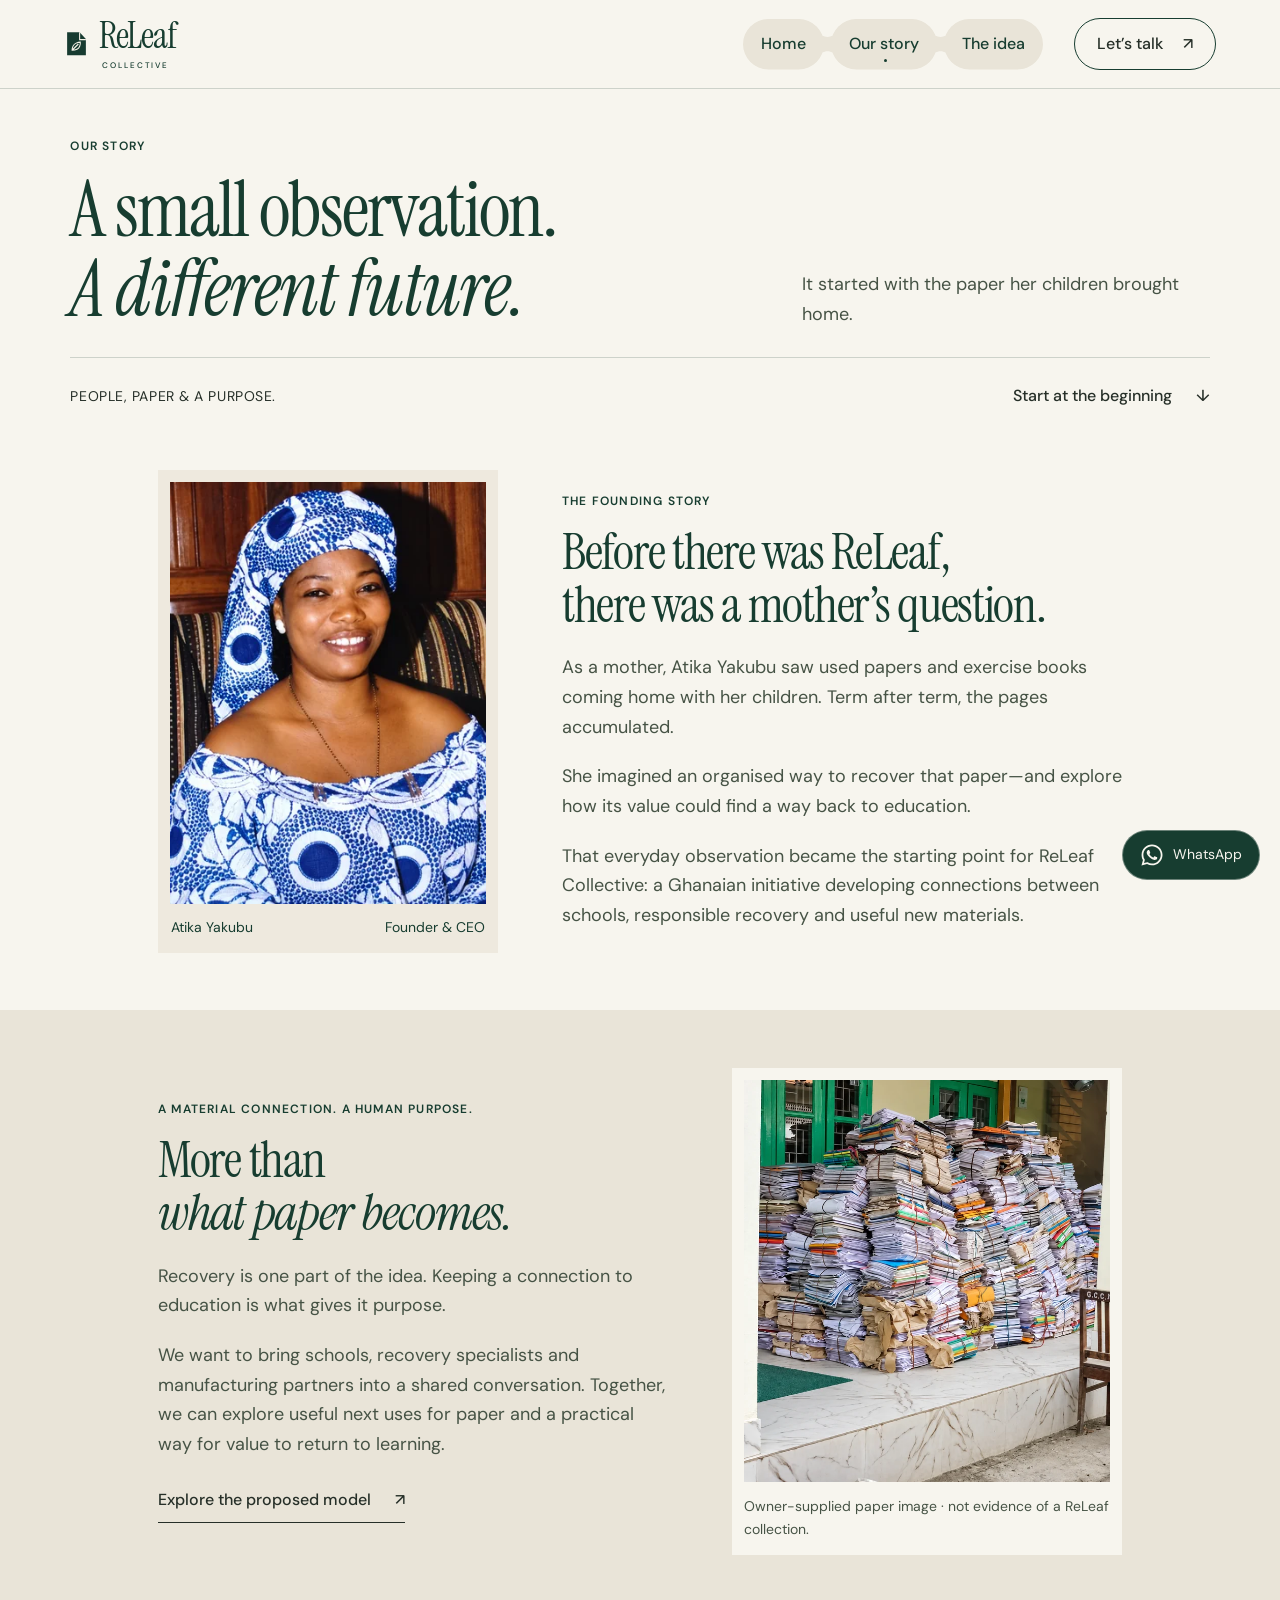
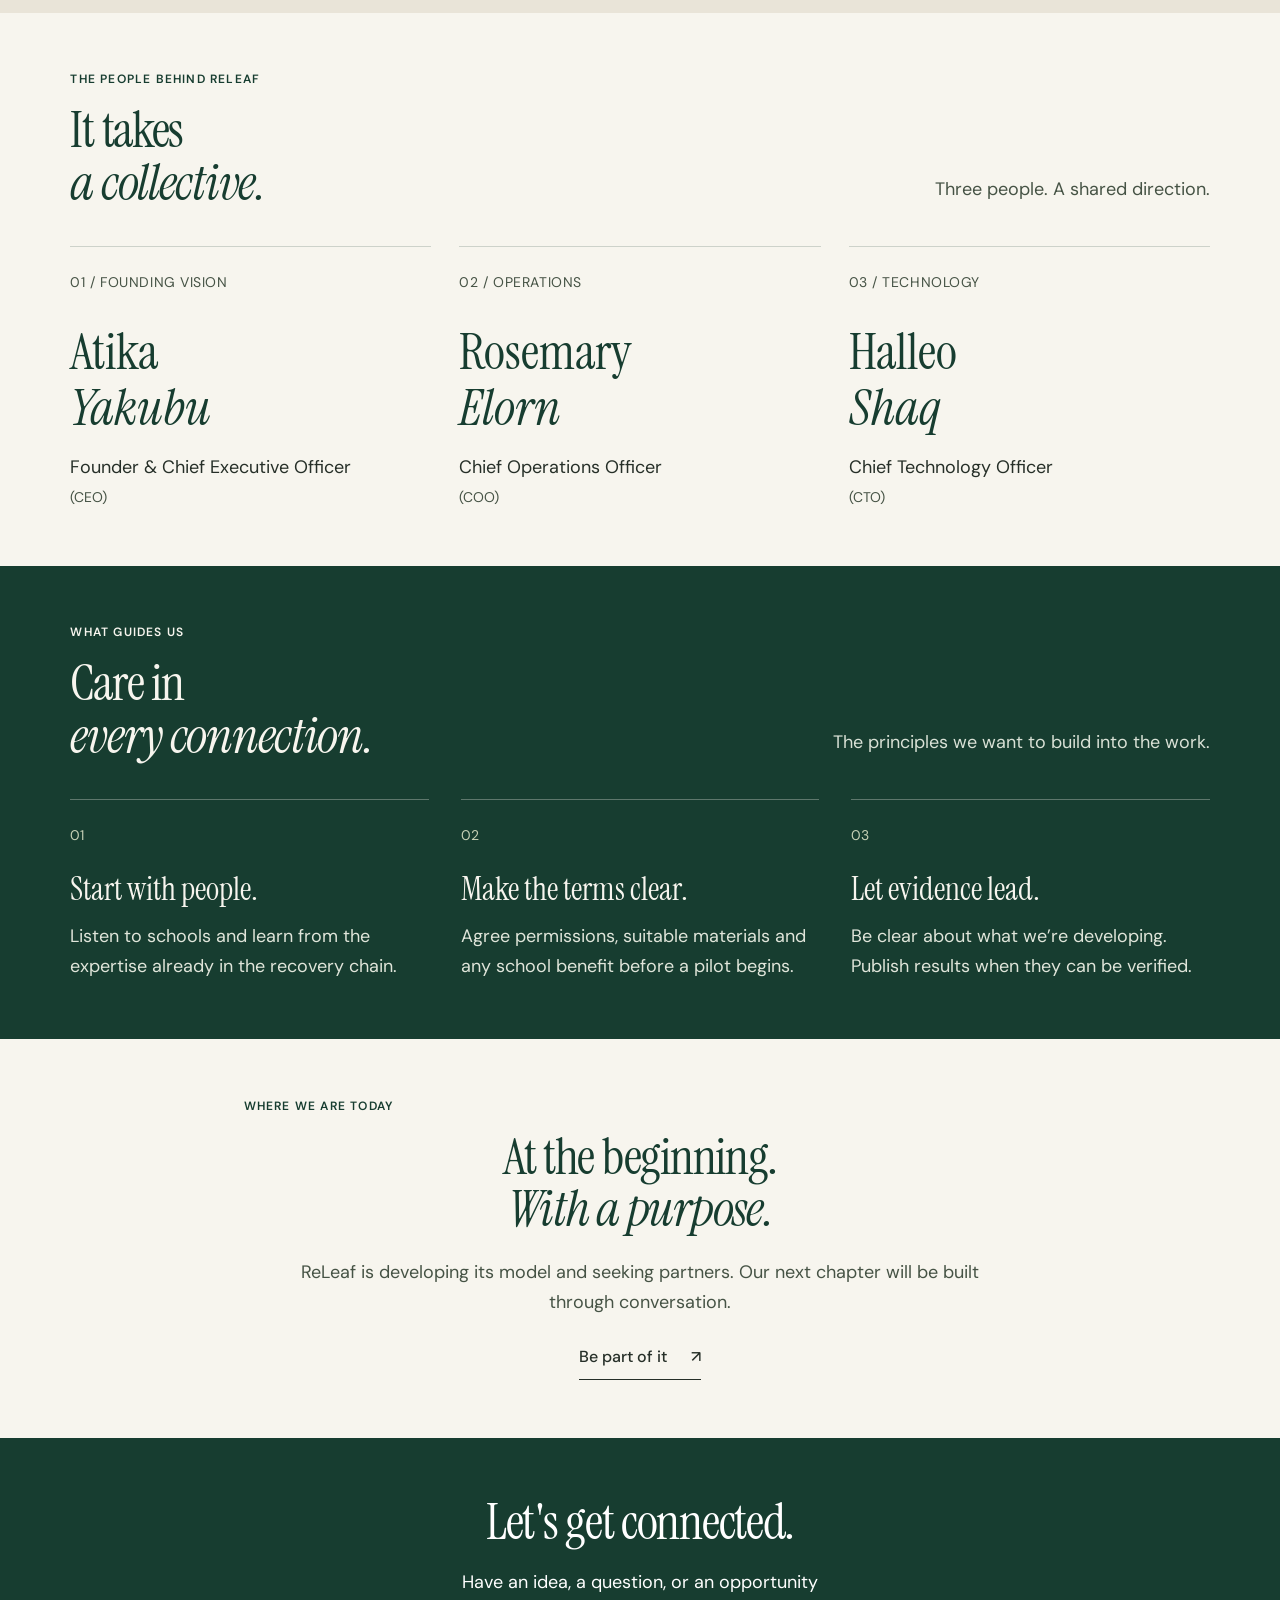
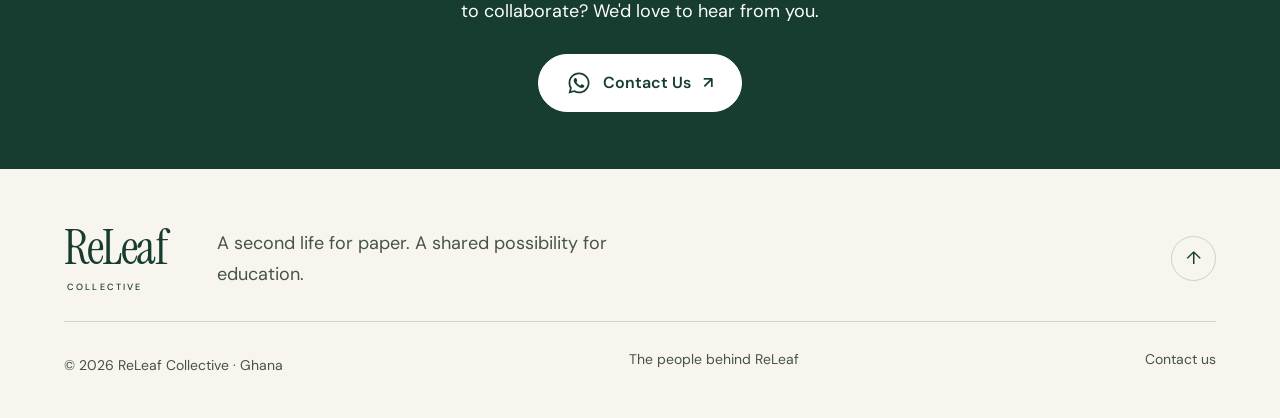
==== our-story/index.html @ aa0a5ff9 "Add files via upload" ====
<!doctype html>
<html lang="en"><head><meta charset="utf-8"><meta name="viewport" content="width=device-width, initial-scale=1"><meta name="theme-color" content="#173d30"><meta http-equiv="Content-Security-Policy" content="default-src 'self'; img-src 'self' data:; style-src 'self'; font-src 'self'; script-src 'self'; connect-src 'self'; object-src 'none'; base-uri 'self'; form-action https://wa.me"><title>Our Story | The People &amp; Purpose of ReLeaf Collective</title><meta name="description" content="Meet founder Atika Yakubu and leaders Rosemary Elorn and Halleo Shaq. Discover the everyday observation behind ReLeaf’s vision for paper and education."><meta property="og:type" content="website"><meta property="og:site_name" content="ReLeaf Collective"><meta property="og:title" content="Our Story | The People &amp; Purpose of ReLeaf Collective"><meta property="og:description" content="Meet founder Atika Yakubu and leaders Rosemary Elorn and Halleo Shaq. Discover the everyday observation behind ReLeaf’s vision for paper and education."><meta property="og:image" content="../assets/images/social-preview.jpg"><meta property="og:image:width" content="1200"><meta property="og:image:height" content="630"><meta property="og:image:alt" content="ReLeaf Collective — Every page deserves another life"><meta name="twitter:card" content="summary_large_image"><link rel="icon" href="../assets/icons/leaf.svg" type="image/svg+xml"><link rel="preload" href="../assets/fonts/sans-variable.woff2" as="font" type="font/woff2" crossorigin><link rel="preload" href="../assets/fonts/editorial-regular.woff2" as="font" type="font/woff2" crossorigin><link rel="stylesheet" href="../assets/css/styles.css"><script src="../assets/js/main.js" defer></script></head><body class="story-page"><a class="skip-link" href="#main">Skip to content</a>
<header class="site-header"><div class="site-container header-inner"><a class="wordmark" href="../" aria-label="ReLeaf Collective home"><img src="../assets/icons/leaf.svg" width="28" height="34" alt=""><span>ReLeaf<small>COLLECTIVE</small></span></a>
<button class="menu-toggle" aria-controls="site-nav" aria-expanded="false">Menu <span aria-hidden="true">＋</span></button>
<nav id="site-nav" aria-label="Main navigation"><svg class="nav-membrane" aria-hidden="true" focusable="false"><path class="nav-shape"/></svg><a class="nav-pill" href="../" >Home</a><a class="nav-pill" href="../our-story/" aria-current="page">Our story</a><a class="nav-pill" href="../#model">The idea</a><a class="nav-contact" href="#conversation">Let’s talk <span aria-hidden="true">↗</span></a></nav></div></header><main id="main" tabindex="-1"><section class="story-opening section"><p class="eyebrow">OUR STORY</p><div class="story-title"><h1>A small observation.<br><em>A different future.</em></h1><p>It started with the paper her children brought home.</p></div><div class="story-opening-bottom"><span>PEOPLE, PAPER & A PURPOSE.</span><a class="text-link" href="#founder">Start at the beginning <span aria-hidden="true">↓</span></a></div></section>
<section class="founder-section section founder-full" id="founder"><div class="founder-layout"><figure class="founder-photo"><img src="../assets/images/atika-portrait-1086.webp" srcset="../assets/images/atika-portrait-360.webp 360w, ../assets/images/atika-portrait-640.webp 640w, ../assets/images/atika-portrait-1086.webp 1086w" sizes="(max-width: 700px) 90vw, 360px" width="1086" height="1448" alt="Atika Yakubu, Founder and CEO of ReLeaf Collective" fetchpriority=high decoding="async"><figcaption><span>Atika Yakubu</span><span>Founder & CEO</span></figcaption></figure><div class="founder-copy"><p class="section-label eyebrow">THE FOUNDING STORY</p><h2>Before there was ReLeaf,<br>there was a mother’s question.</h2><p>As a mother, Atika Yakubu saw used papers and exercise books coming home with her children. Term after term, the pages accumulated.</p><p>She imagined an organised way to recover that paper—and explore how its value could find a way back to education.</p><p>That everyday observation became the starting point for ReLeaf Collective: a Ghanaian initiative developing connections between schools, responsible recovery and useful new materials.</p></div></div></section>
<section class="story-chapters section"><div class="story-chapter-copy"><p class="eyebrow">A MATERIAL CONNECTION. A HUMAN PURPOSE.</p><h2>More than<br><em>what paper becomes.</em></h2><p>Recovery is one part of the idea. Keeping a connection to education is what gives it purpose.</p><p>We want to bring schools, recovery specialists and manufacturing partners into a shared conversation. Together, we can explore useful next uses for paper and a practical way for value to return to learning.</p><a class="text-link" href="../#model">Explore the proposed model <span aria-hidden="true">↗</span></a></div><figure class="story-material"><img src="../assets/images/bundled-paper-1086.webp" srcset="../assets/images/bundled-paper-360.webp 360w, ../assets/images/bundled-paper-720.webp 720w, ../assets/images/bundled-paper-1086.webp 1086w" sizes="(max-width: 700px) 90vw, 420px" width="1086" height="1448" alt="Bundled papers and exercise books beside a green-framed entrance" loading=lazy decoding="async"><figcaption>Owner-supplied paper image · not evidence of a ReLeaf collection.</figcaption></figure></section>
<section class="people-section section" id="people"><div class="section-heading"><div><p class="eyebrow">THE PEOPLE BEHIND RELEAF</p><h2>It takes<br><em>a collective.</em></h2></div><p>Three people. A shared direction.</p></div><div class="leadership-grid"><article class="leader"><span class="leader-number">01 / FOUNDING VISION</span><h3>Atika <br><em>Yakubu</em></h3><p>Founder & Chief Executive Officer <span>(CEO)</span></p></article><article class="leader"><span class="leader-number">02 / OPERATIONS</span><h3>Rosemary <br><em>Elorn</em></h3><p>Chief Operations Officer <span>(COO)</span></p></article><article class="leader"><span class="leader-number">03 / TECHNOLOGY</span><h3>Halleo <br><em>Shaq</em></h3><p>Chief Technology Officer <span>(CTO)</span></p></article></div></section>
<section class="principles section"><div class="section-heading"><div><p class="eyebrow">WHAT GUIDES US</p><h2>Care in<br><em>every connection.</em></h2></div><p>The principles we want to build into the work.</p></div><div class="principle-columns"><div><span>01</span><h3>Start with people.</h3><p>Listen to schools and learn from the expertise already in the recovery chain.</p></div><div><span>02</span><h3>Make the terms clear.</h3><p>Agree permissions, suitable materials and any school benefit before a pilot begins.</p></div><div><span>03</span><h3>Let evidence lead.</h3><p>Be clear about what we’re developing. Publish results when they can be verified.</p></div></div></section>
<section class="where-now section"><p class="eyebrow">WHERE WE ARE TODAY</p><h2>At the beginning.<br><em>With a purpose.</em></h2><p>ReLeaf is developing its model and seeking partners. Our next chapter will be built through conversation.</p><a class="text-link" href="#conversation">Be part of it <span aria-hidden="true">↗</span></a></section>
<section class="contact-section section section-dark" id="conversation" aria-labelledby="contact-title"><div class="site-container contact-content"><h2 id="contact-title">Let's get connected.</h2><p>Have an idea, a question, or an opportunity to collaborate? We'd love to hear from you.</p><a class="button contact-button" href="https://wa.me/233555401859" target="_blank" rel="noopener noreferrer" aria-label="Contact Us on WhatsApp (opens a new tab)"><svg class="whatsapp-icon" width="24" height="24" fill="currentColor" aria-hidden="true" focusable="false" xmlns="http://www.w3.org/2000/svg" viewBox="0 0 448 512"><!--! Font Awesome Free 6.7.2 by @fontawesome - https://fontawesome.com License - https://fontawesome.com/license/free (Icons: CC BY 4.0, Fonts: SIL OFL 1.1, Code: MIT License) Copyright 2024 Fonticons, Inc. --><path d="M380.9 97.1C339 55.1 283.2 32 223.9 32c-122.4 0-222 99.6-222 222 0 39.1 10.2 77.3 29.6 111L0 480l117.7-30.9c32.4 17.7 68.9 27 106.1 27h.1c122.3 0 224.1-99.6 224.1-222 0-59.3-25.2-115-67.1-157zm-157 341.6c-33.2 0-65.7-8.9-94-25.7l-6.7-4-69.8 18.3L72 359.2l-4.4-7c-18.5-29.4-28.2-63.3-28.2-98.2 0-101.7 82.8-184.5 184.6-184.5 49.3 0 95.6 19.2 130.4 54.1 34.8 34.9 56.2 81.2 56.1 130.5 0 101.8-84.9 184.6-186.6 184.6zm101.2-138.2c-5.5-2.8-32.8-16.2-37.9-18-5.1-1.9-8.8-2.8-12.5 2.8-3.7 5.6-14.3 18-17.6 21.8-3.2 3.7-6.5 4.2-12 1.4-32.6-16.3-54-29.1-75.5-66-5.7-9.8 5.7-9.1 16.3-30.3 1.8-3.7.9-6.9-.5-9.7-1.4-2.8-12.5-30.1-17.1-41.2-4.5-10.8-9.1-9.3-12.5-9.5-3.2-.2-6.9-.2-10.6-.2-3.7 0-9.7 1.4-14.8 6.9-5.1 5.6-19.4 19-19.4 46.3 0 27.3 19.9 53.7 22.6 57.4 2.8 3.7 39.1 59.7 94.8 83.8 35.2 15.2 49 16.5 66.6 13.9 10.7-1.6 32.8-13.4 37.4-26.4 4.6-13 4.6-24.1 3.2-26.4-1.3-2.5-5-3.9-10.5-6.6z"/></svg><span>Contact Us</span><span aria-hidden="true">↗</span></a></div></section></main><footer class="site-footer"><div class="site-container"><div class="footer-top"><a class="footer-brand" href="../">ReLeaf<span>COLLECTIVE</span></a><p>A second life for paper. A shared possibility for education.</p><a href="#main" class="round-link" aria-label="Back to top">↑</a></div><div class="footer-bottom"><span>© 2026 ReLeaf Collective · Ghana</span><a href="../our-story/#people">The people behind ReLeaf</a><a href="#conversation">Contact us</a></div></div></footer><a class="floating-contact" href="https://wa.me/233555401859" target="_blank" rel="noopener noreferrer" aria-label="Talk to ReLeaf on WhatsApp (opens a new tab)"><svg class="whatsapp-icon" width="24" height="24" fill="currentColor" aria-hidden="true" focusable="false" xmlns="http://www.w3.org/2000/svg" viewBox="0 0 448 512"><!--! Font Awesome Free 6.7.2 by @fontawesome - https://fontawesome.com License - https://fontawesome.com/license/free (Icons: CC BY 4.0, Fonts: SIL OFL 1.1, Code: MIT License) Copyright 2024 Fonticons, Inc. --><path d="M380.9 97.1C339 55.1 283.2 32 223.9 32c-122.4 0-222 99.6-222 222 0 39.1 10.2 77.3 29.6 111L0 480l117.7-30.9c32.4 17.7 68.9 27 106.1 27h.1c122.3 0 224.1-99.6 224.1-222 0-59.3-25.2-115-67.1-157zm-157 341.6c-33.2 0-65.7-8.9-94-25.7l-6.7-4-69.8 18.3L72 359.2l-4.4-7c-18.5-29.4-28.2-63.3-28.2-98.2 0-101.7 82.8-184.5 184.6-184.5 49.3 0 95.6 19.2 130.4 54.1 34.8 34.9 56.2 81.2 56.1 130.5 0 101.8-84.9 184.6-186.6 184.6zm101.2-138.2c-5.5-2.8-32.8-16.2-37.9-18-5.1-1.9-8.8-2.8-12.5 2.8-3.7 5.6-14.3 18-17.6 21.8-3.2 3.7-6.5 4.2-12 1.4-32.6-16.3-54-29.1-75.5-66-5.7-9.8 5.7-9.1 16.3-30.3 1.8-3.7.9-6.9-.5-9.7-1.4-2.8-12.5-30.1-17.1-41.2-4.5-10.8-9.1-9.3-12.5-9.5-3.2-.2-6.9-.2-10.6-.2-3.7 0-9.7 1.4-14.8 6.9-5.1 5.6-19.4 19-19.4 46.3 0 27.3 19.9 53.7 22.6 57.4 2.8 3.7 39.1 59.7 94.8 83.8 35.2 15.2 49 16.5 66.6 13.9 10.7-1.6 32.8-13.4 37.4-26.4 4.6-13 4.6-24.1 3.2-26.4-1.3-2.5-5-3.9-10.5-6.6z"/></svg><span>WhatsApp</span></a></body></html>
---- assets/css/styles.css ----
@font-face{
  font-family: 'DM Sans';
  src: url('../fonts/sans-variable.woff2') format('woff2');
  font-weight: 100 1000;
  font-style: normal;
  font-display: swap
}

@font-face{
  font-family: 'Instrument Serif';
  src: url('../fonts/editorial-regular.woff2') format('woff2');
  font-weight: 400;
  font-style: normal;
  font-display: swap
}

@font-face{
  font-family: 'Instrument Serif';
  src: url('../fonts/editorial-italic.woff2') format('woff2');
  font-weight: 400;
  font-style: italic;
  font-display: swap
}

:root{
  --forest: #173d30;
  --ink: #262f28;
  --paper: #f7f5ee;
  --beige: #e9e4d8;
  --muted: #465345;
  --line: #173d3030;
  --serif: 'Instrument Serif',Georgia,serif;
  --sans: 'DM Sans',Arial,sans-serif;
  --gutter: clamp(24px,5.5vw,106px);
  --body-size: 18px;
  --section-title: clamp(40px, 4vw, 56px);
  --section-space: clamp(52px, 4.5vw, 72px)
}

*{
  box-sizing: border-box
}

html{
  scroll-behavior: smooth;
  scroll-padding-top: 110px
}

body{
  margin: 0;
  background: var(--paper);
  color: var(--ink);
  font: 400 var(--body-size)/1.65 var(--sans);
  -webkit-font-smoothing: antialiased
}

body::after{
  position: fixed;
  inset: 0;
  z-index: 20;
  pointer-events: none;
  content: '';
  opacity: .035;
  background: url('../icons/paper-grain.svg')
}

h1, h2, h3, p, figure{
  margin: 0
}

h1, h2, h3{
  font-weight: 400
}

h1, h2{
  font-family: var(--serif);
  line-height: 1.03;
  letter-spacing: -.025em
}

h2{
  font-size: var(--section-title);
  color: var(--forest)
}

h3{
  line-height: 1.15
}

em{
  font-family: var(--serif);
  font-weight: 400
}

p+p{
  margin-top: 20px
}

a{
  color: inherit;
  text-decoration: none
}

button{
  font: inherit
}

button, a{
  -webkit-tap-highlight-color: transparent
}

button, a{
  touch-action: manipulation
}

button{
  cursor: pointer
}

img{
  display: block;
  max-width: 100%;
  height: auto
}

svg{
  flex-shrink: 0
}

button:disabled{
  cursor: not-allowed;
  opacity: .55
}

a:focus-visible, button:focus-visible, summary:focus-visible{
  outline: 2px solid currentColor;
  outline-offset: 6px
}

[hidden]{
  display: none!important
}

::selection{
  background: #ccd4b9;
  color: #152a20
}

.skip-link{
  position: fixed;
  top: -100px;
  left: 20px;
  z-index: 100;
  background: var(--paper);
  padding: 12px 20px
}

.skip-link:focus{
  top: 12px
}

.section{
  padding: var(--section-space) var(--gutter)
}

.eyebrow{
  font: 600 12px/1.5 var(--sans);
  letter-spacing: .1em;
  color: var(--forest);
  margin-bottom: 16px
}

.text-link{
  display: inline-flex;
  align-items: center;
  gap: 24px;
  font-size: 16px;
  line-height: 1.5;
  font-weight: 500;
  border-bottom: 1px solid currentColor;
  padding: 10px 0;
  margin-top: 18px;
  min-height: 44px
}

.text-link>span{
  transition: transform .25s
}

.text-link:hover>span{
  transform: translate(3px,-3px)
}

.section-heading{
  display: flex;
  justify-content: space-between;
  align-items: end;
  gap: 28px;
  margin-bottom: 36px
}

.section-heading>p{
  font-size: var(--body-size);
  color: var(--muted);
  max-width: 36ch;
  padding-bottom: 5px
}

/* The connected navigation is an original lightweight interpretation of soft, elastic shapes. */

.site-header{
  height: 88px;
  padding: 0 var(--gutter);
  display: flex;
  align-items: center;
  justify-content: space-between;
  gap: 30px;
  border-bottom: 1px solid var(--line);
  position: relative;
  z-index: 30;
  background: var(--paper)
}

.wordmark{
  display: flex;
  align-items: center;
  gap: 10px;
  color: var(--forest)
}

.wordmark>span{
  font: 400 37px/.9 var(--serif);
  letter-spacing: -.035em
}

.wordmark small{
  display: block;
  font: 500 8px/1 var(--sans);
  letter-spacing: .24em;
  margin-top: 9px;
  margin-left: 3px
}

.wordmark img{
  width: 25px;
  height: 32px
}

.site-header nav{
  position: relative;
  display: flex;
  align-items: center;
  gap: 7px;
  font-size: 16px;
  font-weight: 500
}

.nav-pill{
  padding: 12px 18px;
  min-height: 46px;
  border-radius: 50px;
  background: var(--beige);
  position: relative;
  z-index: 1;
  transition: margin .48s cubic-bezier(.22,1.5,.5,1),color .2s
}

.nav-pill[aria-current]::after{
  content: '';
  position: absolute;
  width: 3px;
  height: 3px;
  bottom: 7px;
  left: 50%;
  border-radius: 50%;
  background: var(--forest)
}

.nav-pill:hover, .nav-pill:focus-visible{
  margin-inline: 9px;
  color: #0a251b
}

.nav-membrane{
  position: absolute;
  inset: 0;
  width: 100%;
  height: 100%;
  overflow: visible;
  pointer-events: none;
  display: none
}

.nav-shape{
  fill: var(--beige)
}

.nav-ready .nav-pill{
  background: transparent
}

.nav-ready .nav-membrane{
  display: block
}

.nav-contact{
  display: flex;
  gap: 20px;
  align-items: center;
  margin-left: 24px;
  padding: 12px 22px;
  border: 1px solid var(--forest);
  border-radius: 50px;
  min-height: 46px;
  transition: color .2s,background .2s;
  font-size: 16px
}

.nav-contact:hover{
  background: var(--forest);
  color: var(--paper)
}

.menu-toggle{
  display: none;
  font-size: 16px
}

/* Real HTML remains above the static concept poster; no simulated video. */

.hero{
  position: relative;
  isolation: isolate;
  padding: 24px var(--gutter);
  display: flex;
  flex-direction: column;
  color: var(--paper);
  background: #1c281b;
  overflow: hidden;
  min-height: clamp(620px, calc(100svh - 88px), 820px)
}

.hero-image, .hero-shade{
  position: absolute;
  inset: 0;
  z-index: -1
}

.hero-image img{
  width: 100%;
  height: 100%;
  object-fit: cover;
  object-position: 55% center
}

.hero-shade{
  background: linear-gradient(90deg,#12261bc2 0%,#12261b66 35%,#12261b00 76%),linear-gradient(0deg,#111c14a6,transparent 30%),linear-gradient(180deg,#101b14a6,transparent 22%)
}

.hero-topline{
  display: flex;
  justify-content: space-between;
  align-items: center;
  font-size: 14px;
  letter-spacing: .08em;
  gap: 25px
}

.hero-content{
  padding: 36px 0;
  flex: 1;
  display: flex;
  flex-direction: column;
  align-items: start;
  justify-content: center;
  max-width: 770px
}

.hero-kicker{
  font-size: 12px;
  letter-spacing: .1em;
  margin-bottom: 18px;
  color: #e4e7d7
}

.hero h1{
  font-size: clamp(76px, 7.2vw, 112px);
  line-height: .98;
  letter-spacing: -.025em
}

.hero h1 em{
  color: #e9dfc3
}

.hero-content>p:not(.hero-kicker){
  font-size: var(--body-size);
  line-height: 1.6;
  margin-top: 24px;
  max-width: 44ch;
  color: #f2f0e6
}

.hero-actions{
  display: flex;
  gap: 24px;
  align-items: center;
  margin-top: 24px
}

.button{
  display: inline-flex;
  justify-content: space-between;
  align-items: center;
  gap: 20px;
  min-height: 48px;
  padding: 12px 18px;
  font-size: 16px;
  font-weight: 500;
  border: 1px solid transparent;
  border-radius: 2px;
  line-height: 1.5;
  transition: background .2s,color .2s
}

.button.light{
  background: var(--paper);
  color: var(--forest)
}

.button.light:hover{
  background: #e0d9c6
}

.hero-story-link{
  font-size: 16px;
  display: inline-flex;
  gap: 16px;
  align-items: center;
  padding: 12px 0;
  border-bottom: 1px solid #f7f5ee70;
  min-height: 44px
}

.hero-bottom{
  display: flex;
  justify-content: space-between;
  align-items: center;
  gap: 25px
}

.hero-scroll{
  display: flex;
  align-items: center;
  gap: 15px;
  font-size: 14px;
  letter-spacing: .04em;
  min-height: 44px
}

.scroll-line{
  height: 1px;
  width: 40px;
  background: #eee6d6
}

.hero-caption{
  font-size: 14px;
  letter-spacing: .02em;
  color: #edeade;
  background: #142118d9;
  padding: 7px 10px;
  max-width: 42ch;
  line-height: 1.5
}

.paper-editorial{
  padding-top: var(--section-space);
  padding-bottom: var(--section-space)
}

.editorial-heading{
  text-align: center
}

.editorial-heading h2{
  font-size: var(--section-title)
}

.editorial-heading>p:last-child{
  margin-top: 20px;
  font-size: var(--body-size);
  color: var(--muted)
}

.editorial-spread{
  display: grid;
  grid-template-columns: minmax(0, 1fr) minmax(0, 1fr);
  gap: clamp(32px, 5vw, 64px);
  align-items: center;
  max-width: 1060px;
  margin: 65px auto 0;
  margin-top: 40px
}

.material-photo{
  max-width: 455px
}

.material-photo img{
  aspect-ratio: 1.14;
  object-fit: cover;
  object-position: center 43%;
  border-radius: 2px
}

.material-photo figcaption, .story-material figcaption{
  font-size: 14px;
  line-height: 1.6;
  color: var(--muted);
  padding-top: 13px
}

.editorial-copy{
  max-width: 55ch
}

.small-index{
  font-size: 14px;
  letter-spacing: .14em;
  color: #67715e;
  display: block;
  margin-bottom: 18px
}

.editorial-copy h3{
  font: 400 clamp(32px, 3vw, 40px)/1.15 var(--serif);
  color: var(--forest);
  margin-bottom: 20px
}

.editorial-copy p{
  font-size: var(--body-size);
  color: var(--muted)
}

.editorial-copy .text-link{
  font-size: 16px
}

.model-section{
  background: var(--forest);
  color: var(--paper);
  padding-top: var(--section-space);
  padding-bottom: var(--section-space)
}

.model-section h2, .model-section .eyebrow{
  color: var(--paper)
}

.model-section .section-heading>p{
  color: #d9e1d6
}

.model-section .section-heading{
  flex-direction: column;
  align-items: center;
  text-align: center;
  gap: 16px
}

.model-section .section-heading > p{
  max-width: 55ch;
  padding-bottom: 0
}

.model-ledger{
  list-style: none;
  padding: 0;
  display: grid;
  grid-template-columns: repeat(4,1fr);
  gap: 28px;
  margin: 0
}

.model-ledger li{
  border-top: 1px solid #f7f5ee50;
  padding-top: 22px
}

.step-number{
  font-size: 14px;
  color: #d2d8bd
}

.model-ledger h3{
  font: 400 34px/1.15 var(--serif);
  margin: 22px 0 14px
}

.model-ledger p{
  font-size: var(--body-size);
  color: #e3e7df;
  max-width: 32ch;
  line-height: 1.65
}

.model-footnote{
  display: flex;
  gap: 12px;
  align-items: start;
  margin-top: 32px;
  border-top: 1px solid #f7f5ee30;
  padding-top: 20px
}

.model-footnote p{
  font-size: 14px;
  line-height: 1.7;
  color: #d9e1d6
}

.status-dot{
  width: 6px;
  height: 6px;
  flex-shrink: 0;
  border-radius: 100%;
  background: #c8d5b8;
  margin-top: 8px
}

.founder-section{
  background: #eee9de
}

.founder-layout{
  display: grid;
  grid-template-columns: minmax(0, 340px) minmax(0, 560px);
  justify-content: center;
  gap: clamp(32px, 5vw, 64px);
  align-items: center;
  max-width: 1080px;
  margin: auto
}

.founder-photo{
  width: 100%;
  max-width: 360px;
  padding: 12px 12px 0;
  background: #f9f7f0;
  border: 1px solid #173d3018
}

.founder-photo img{
  width: 100%;
  height: auto;
  aspect-ratio: 3/4;
  object-fit: cover
}

.founder-photo figcaption{
  font-size: 14px;
  display: flex;
  justify-content: space-between;
  gap: 15px;
  padding: 13px 1px 15px;
  color: var(--forest);
  flex-wrap: wrap;
  column-gap: 12px;
  row-gap: 2px;
  line-height: 1.5
}

.founder-copy h2{
  font-size: var(--section-title);
  margin-bottom: 22px
}

.founder-copy p:not(.eyebrow){
  font-size: var(--body-size);
  color: #465345;
  max-width: 515px
}

.founder-copy .text-link{
  margin-top: 25px
}

.opportunity-list{
  border-top: 1px solid var(--line)
}

.opportunity-list a{
  display: grid;
  grid-template-columns: 270px minmax(0, 1fr) 40px;
  align-items: center;
  gap: 20px;
  border-bottom: 1px solid var(--line);
  padding: 28px 0;
  transition: padding .25s
}

.opportunity-list a:hover{
  padding-inline: 12px
}

.opportunity-label{
  font-size: 14px;
  letter-spacing: .035em;
  max-width: 240px;
  color: var(--muted);
  line-height: 1.5
}

.opportunity-list h3{
  font: 400 clamp(30px, 3vw, 40px)/1.15 var(--serif);
  color: var(--forest)
}

.opportunity-arrow{
  font-size: 28px;
  color: var(--forest);
  justify-self: end
}

.faq-section{
  padding-top: 24px;
  display: grid;
  grid-template-columns: 1fr 1fr;
  gap: clamp(32px, 5vw, 64px)
}

.faq-section h2{
  font-size: var(--section-title)
}

.faq-list details{
  border-top: 1px solid var(--line);
  padding: 12px 0
}

.faq-list details:last-child{
  border-bottom: 1px solid var(--line)
}

.faq-list summary{
  cursor: pointer;
  font-size: 18px;
  font-weight: 500;
  list-style: none;
  display: flex;
  align-items: center;
  justify-content: space-between;
  gap: 25px;
  min-height: 44px
}

.faq-list summary::after{
  content: '+';
  font-size: 22px;
  font-weight: 300
}

.faq-list details[open] summary::after{
  content: '−'
}

.faq-list summary::-webkit-details-marker{
  display: none
}

.faq-list details p{
  font-size: var(--body-size);
  color: var(--muted);
  padding-top: 12px;
  max-width: 480px
}

/* Our Story has its own intimate editorial pace. */

.story-opening{
  padding-top: 48px;
  padding-bottom: 20px
}

.story-title{
  display: flex;
  justify-content: space-between;
  align-items: end;
  gap: 32px
}

.story-title h1{
  font-size: clamp(56px, 6vw, 88px);
  color: var(--forest)
}

.story-title>p{
  font-size: var(--body-size);
  color: var(--muted);
  padding-bottom: 0;
  margin: 0;
  max-width: 34ch
}

.story-opening-bottom{
  margin-top: 28px;
  padding-top: 16px;
  border-top: 1px solid var(--line);
  display: flex;
  justify-content: space-between;
  align-items: center;
  font-size: 14px;
  letter-spacing: .04em;
  flex-wrap: wrap
}

.story-opening-bottom .text-link{
  margin: 0;
  border: 0;
  font-size: 16px;
  letter-spacing: 0;
  padding: 5px 0;
  max-width: none
}

.founder-full{
  background: var(--paper);
  padding-top: 32px;
  padding-bottom: var(--section-space)
}

.founder-full .founder-photo{
  background: #eee9de;
  border: 0
}

.founder-full .founder-copy h2{
  font-size: var(--section-title);
  margin-bottom: 22px
}

.story-chapters{
  background: #e9e4d8;
  display: grid;
  grid-template-columns: minmax(0,510px) minmax(0,390px);
  justify-content: center;
  gap: clamp(32px, 5vw, 64px);
  align-items: center
}

.story-chapter-copy h2{
  margin-bottom: 22px;
  font-size: var(--section-title)
}

.story-chapter-copy>p:not(.eyebrow){
  color: #465345;
  font-size: var(--body-size)
}

.story-material{
  max-width: 390px;
  transform: none;
  background: var(--paper);
  padding: 12px 12px 15px
}

.story-material img{
  aspect-ratio: 1/1.1;
  object-fit: cover;
  object-position: center 39%
}

.story-material figcaption{
  font-size: 14px
}

.people-section{
  padding-top: var(--section-space);
  padding-bottom: var(--section-space)
}

.leadership-grid{
  display: grid;
  grid-template-columns: repeat(3,minmax(0,1fr));
  gap: 28px;
  margin-top: 36px
}

.leader{
  border-top: 1px solid var(--line);
  padding-top: 20px
}

.leader-number{
  font-size: 14px;
  letter-spacing: .04em;
  color: var(--muted)
}

.leader h3{
  font: 400 clamp(40px, 4vw, 52px)/1.08 var(--serif);
  color: var(--forest);
  margin: 28px 0 18px
}

.leader p{
  font-size: var(--body-size);
  line-height: 1.6;
  max-width: 28ch
}

.leader p span{
  display: block;
  color: var(--muted);
  font-size: 14px;
  margin-top: 4px
}

.principles{
  background: var(--forest);
  color: var(--paper)
}

.principles h2, .principles .eyebrow{
  color: var(--paper)
}

.principles .section-heading>p{
  color: #d9e1d6
}

.principle-columns{
  display: grid;
  grid-template-columns: repeat(3,1fr);
  gap: 32px
}

.principle-columns>div{
  border-top: 1px solid #f7f5ee50;
  padding-top: 20px
}

.principle-columns span{
  font-size: 14px;
  color: #c5d0b5
}

.principle-columns h3{
  font: 400 32px/1.2 var(--serif);
  margin: 20px 0 14px
}

.principle-columns p{
  font-size: var(--body-size);
  color: #e0e5da
}

.where-now{
  text-align: center
}

.where-now>p:not(.eyebrow){
  color: var(--muted);
  margin-top: 22px;
  font-size: var(--body-size)
}

.where-now h2{
  font-size: var(--section-title)
}



.site-footer{
  padding: 55px var(--gutter) 30px;
  background: var(--paper);
  color: var(--forest)
}

.footer-top{
  display: flex;
  align-items: center;
  gap: 50px;
  padding-bottom: 28px
}

.footer-brand{
  font: 400 49px/.95 var(--serif);
  letter-spacing: -.03em
}

.footer-brand>span{
  display: block;
  font: 500 9px var(--sans);
  letter-spacing: .24em;
  margin-top: 10px;
  margin-left: 3px
}

.footer-top p{
  font-size: var(--body-size);
  line-height: 1.7;
  color: var(--muted)
}

.round-link{
  margin-left: auto;
  border: 1px solid var(--line);
  border-radius: 50%;
  width: 45px;
  height: 45px;
  display: grid;
  place-items: center
}

.footer-bottom{
  border-top: 1px solid var(--line);
  padding-top: 22px;
  display: flex;
  gap: 35px;
  justify-content: space-between;
  font-size: 14px;
  color: var(--muted)
}

.footer-bottom a{
  padding: 4px 0;
  min-height: 44px
}

.floating-contact{
  position: fixed;
  z-index: 35;
  right: 20px;
  bottom: 20px;
  border: 1px solid #f7f5ee60;
  border-radius: 50px;
  background: var(--forest);
  color: var(--paper);
  display: flex;
  gap: 9px;
  align-items: center;
  padding: 12px 17px;
  font-size: 14px;
  min-height: 46px
}

@media(prefers-reduced-motion:no-preference){

.hero-content{
  animation: opening .65s ease-out both;
  padding: 36px 0
}

@keyframes opening{

from{
  transform: translateY(10px)
}

to{
  opacity: 1;
  transform: translateY(0)
}
}
}

@media(min-width:1800px){

.hero-content{
  max-width: 900px;
  padding: 36px 0
}

.hero h1{
  font-size: clamp(76px, 7.2vw, 112px)
}

.hero-image img{
  object-position: center 58%
}

.hero-content>p:not(.hero-kicker){
  font-size: var(--body-size);
  max-width: 44ch;
  margin-top: 24px;
  line-height: 1.6
}

.hero-caption{
  margin-right: 0;
  font-size: 14px;
  background: #142118d9;
  padding: 7px 10px;
  max-width: 42ch;
  line-height: 1.5
}

.editorial-spread{
  gap: clamp(32px, 5vw, 64px);
  margin-top: 40px
}

.section{
  padding-block: var(--section-space)
}

.founder-layout{
  gap: clamp(32px, 5vw, 64px)
}

.story-title>p{
  max-width: 34ch;
  font-size: var(--body-size);
  padding-bottom: 0;
  margin-top: 20px
}
}

@media(max-width:1100px){

.site-header{
  height: 88px
}

.nav-pill{
  padding: 12px 18px
}

.nav-contact{
  margin-left: 12px;
  gap: 20px;
  font-size: 16px
}

.hero{
  min-height: clamp(620px, calc(100svh - 88px), 820px)
}

.hero h1{
  font-size: clamp(76px, 7.2vw, 112px)
}

.hero-content{
  max-width: 650px;
  padding: 36px 0
}

.hero-image img{
  object-position: 59% center
}

.founder-layout{
  grid-template-columns: minmax(250px,330px) 1fr;
  gap: clamp(32px, 5vw, 64px)
}

.founder-copy p:not(.eyebrow){
  font-size: var(--body-size)
}

.founder-copy h2{
  font-size: var(--section-title);
  margin-bottom: 22px
}

.opportunity-list a{
  grid-template-columns: 230px 1fr 35px;
  padding: 28px 0;
  gap: 20px
}

.story-title h1{
  font-size: clamp(56px, 6vw, 88px)
}

.story-title>p{
  font-size: var(--body-size);
  max-width: 34ch;
  padding-bottom: 0;
  margin-top: 20px
}

.leadership-grid{
  gap: 28px;
  margin-top: 36px
}

.leader h3{
  font: 400 clamp(40px, 4vw, 52px)/1.08 var(--serif);
  margin: 28px 0 18px
}

.story-chapters{
  gap: clamp(32px, 5vw, 64px)
}

.model-ledger{
  gap: 28px
}

.model-ledger h3{
  font: 400 34px/1.15 var(--serif);
  margin: 22px 0 14px
}
}

@media(max-width:800px){

:root{
  --gutter: 32px
}

.section{
  padding-block: var(--section-space)
}

.site-header{
  gap: 20px
}

.site-header nav{
  font-size: 16px;
  gap: 5px
}

.nav-pill{
  padding: 12px 18px;
  min-height: 44px
}

.nav-contact{
  margin-left: 12px;
  padding: 10px 15px;
  gap: 20px;
  font-size: 16px
}

.nav-pill:hover, .nav-pill:focus-visible{
  margin-inline: 3px
}

.wordmark>span{
  font-size: 33px
}

.wordmark img{
  width: 22px
}

.hero{
  min-height: clamp(620px, calc(100svh - 88px), 820px)
}

.hero h1{
  font-size: clamp(76px, 7.2vw, 112px)
}

.hero-image img{
  object-position: 60% center
}

.hero-content{
  padding-top: 55px;
  padding: 36px 0
}

.hero-edition{
  display: none
}

.hero-caption{
  font-size: 14px;
  max-width: 42ch;
  text-align: right;
  background: #142118d9;
  padding: 7px 10px;
  line-height: 1.5
}

.hero-shade{
  background: linear-gradient(90deg,#12261bdb 0%,#12261b80 45%,#12261b00),linear-gradient(0deg,#111c14bb,transparent 40%)
}

.editorial-spread{
  gap: clamp(32px, 5vw, 64px);
  margin-top: 40px
}

.editorial-copy h3{
  font: 400 34px/1.15 var(--serif);
  margin-bottom: 20px
}

.editorial-copy p{
  font-size: var(--body-size)
}

.section-heading{
  gap: 28px;
  margin-bottom: 36px
}

.section-heading>p{
  font-size: var(--body-size);
  max-width: 36ch
}

.model-ledger{
  grid-template-columns: 1fr 1fr;
  gap: 28px
}

.model-ledger p{
  max-width: 32ch;
  font-size: var(--body-size);
  line-height: 1.65
}

.model-ledger h3{
  font: 400 34px/1.15 var(--serif);
  margin: 22px 0 14px
}

.founder-layout{
  grid-template-columns: 270px 1fr;
  gap: clamp(32px, 5vw, 64px)
}

.founder-copy h2{
  font-size: var(--section-title);
  margin-bottom: 22px
}

.founder-copy p:not(.eyebrow){
  font-size: var(--body-size)
}

.founder-photo figcaption{
  font-size: 14px;
  gap: 10px;
  flex-wrap: wrap;
  column-gap: 12px;
  row-gap: 2px;
  line-height: 1.5
}

.opportunity-list a{
  grid-template-columns: 180px 1fr 30px;
  gap: 20px;
  padding: 28px 0
}

.opportunity-list h3{
  font: 400 clamp(30px, 3vw, 40px)/1.15 var(--serif)
}

.opportunity-label{
  font-size: 14px;
  letter-spacing: .035em;
  line-height: 1.5
}

.faq-section{
  gap: clamp(32px, 5vw, 64px);
  padding-top: 24px
}

.faq-section h2{
  font-size: var(--section-title)
}

.faq-list summary{
  font-size: 18px;
  min-height: 44px
}

.faq-list details p{
  font-size: var(--body-size);
  padding-top: 12px
}

.story-title{
  display: block;
  gap: 32px
}

.story-title>p{
  margin-top: 20px;
  font-size: var(--body-size);
  max-width: 34ch;
  padding-bottom: 0
}

.story-title>p br{
  display: none
}

.story-title h1{
  font-size: clamp(56px, 6vw, 88px)
}

.story-chapters{
  grid-template-columns: 1fr 1fr;
  gap: clamp(32px, 5vw, 64px)
}

.story-chapter-copy h2{
  font-size: var(--section-title);
  margin-bottom: 22px
}

.story-chapter-copy>p:not(.eyebrow){
  font-size: var(--body-size)
}

.leader h3{
  font: 400 clamp(40px, 4vw, 52px)/1.08 var(--serif);
  margin: 28px 0 18px
}

.leader p{
  font-size: var(--body-size);
  max-width: 28ch
}

.leadership-grid{
  gap: 28px;
  margin-top: 36px
}

.principle-columns{
  gap: 32px
}

.principle-columns h3{
  font: 400 32px/1.2 var(--serif);
  margin: 20px 0 14px
}

.principle-columns p{
  font-size: var(--body-size)
}

.footer-top{
  gap: 35px;
  padding-bottom: 28px
}

.footer-bottom{
  gap: 15px;
  font-size: 14px
}
}

@media (max-width:840px){

.site-header{
  height: 78px;
  gap: 20px
}

.wordmark>span{
  font-size: 34px
}

.wordmark img{
  width: 23px;
  height: 29px
}

.wordmark small{
  font-size: 7px;
  margin-top: 8px
}

.menu-toggle{
  display: flex;
  align-items: center;
  gap: 20px;
  font-size: 16px;
  border: 1px solid var(--line);
  border-radius: 50px;
  background: transparent;
  color: var(--forest);
  padding: 9px 16px;
  min-height: 44px
}

.menu-toggle span{
  font-size: 18px
}

.site-header nav{
  position: absolute;
  top: 100%;
  left: 0;
  right: 0;
  display: flex;
  flex-direction: column;
  align-items: stretch;
  background: var(--paper);
  padding: 18px var(--gutter) 25px;
  border-bottom: 1px solid var(--line);
  gap: 5px;
  font-size: 17px
}

.nav-membrane, .nav-ready .nav-membrane{
  display: none
}

.nav-pill, .nav-ready .nav-pill{
  padding: 12px 10px;
  background: transparent;
  border-radius: 0;
  min-height: 48px
}

.nav-pill[aria-current]::after{
  display: none
}

.nav-pill[aria-current]{
  text-decoration: underline;
  text-underline-offset: 6px
}

.nav-pill:hover, .nav-pill:focus-visible{
  margin: 0
}

.nav-contact{
  margin: 12px 0 0;
  padding: 12px 18px;
  justify-content: space-between;
  font-size: 16px;
  gap: 20px;
  margin-left: 0
}

.js .site-header nav:not(.open){
  display: none
}

body:not(.js) .menu-toggle {
  display: none;
}

body:not(.js) .site-header {
  height: auto;
  flex-wrap: wrap;
  padding-block: 16px;
}

body:not(.js) .site-header nav {
  position: static;
  flex-basis: 100%;
  padding: 8px 0 0;
  border: 0;
}
}

@media(max-width:650px){

:root {
  --body-size: 17px;
  --section-title: clamp(36px, 8.8vw, 44px);
  --section-space: 44px;
}

:root{
  --gutter: 24px
}

html{
  scroll-padding-top: 25px
}

.section{
  padding-block: var(--section-space)
}

h2{
  font-size: var(--section-title)
}

.eyebrow{
  font-size: 12px;
  letter-spacing: .1em;
  margin-bottom: 16px
}

.hero{
  padding-top: 22px;
  padding-bottom: 22px;
  min-height: min(720px, calc(100svh - 78px))
}

.hero-topline{
  font-size: 14px;
  letter-spacing: .08em
}

.hero-image img{
  object-position: 59% center
}

.hero-shade{
  background: linear-gradient(90deg,#102317e8,#10231795 55%,#10231742),linear-gradient(0deg,#102317d9,transparent 45%)
}

.hero-content{
  padding: 32px 0;
  justify-content: center;
  max-width: 100%
}

.hero-kicker{
  font-size: 12px;
  letter-spacing: .1em;
  margin-bottom: 18px
}

.hero h1{
  font-size: clamp(56px, 15.6vw, 88px);
  line-height: 1.02
}

.hero-content>p:not(.hero-kicker){
  font-size: var(--body-size);
  line-height: 1.6;
  max-width: 44ch;
  margin-top: 24px
}

.desktop-break{
  display: none
}

.hero-actions{
  gap: 24px;
  margin-top: 24px;
  flex-wrap: wrap
}

.button{
  font-size: 16px;
  padding: 12px 18px;
  gap: 20px;
  min-height: 48px
}

.hero-story-link{
  font-size: 16px;
  gap: 16px;
  min-height: 44px
}

.hero-bottom{
  align-items: start;
  flex-direction: column;
  gap: 14px
}

.hero-scroll{
  font-size: 14px;
  min-height: 44px
}

.scroll-line{
  width: 24px
}

.hero-caption{
  font-size: 14px;
  max-width: 42ch;
  text-align: left;
  padding: 7px 10px;
  background: #142118d9;
  line-height: 1.5
}

.editorial-heading h2{
  font-size: var(--section-title)
}

.editorial-heading>p:last-child{
  font-size: var(--body-size);
  line-height: 1.75;
  margin-top: 20px
}

.editorial-heading>p:last-child br{
  display: none
}

.editorial-spread{
  grid-template-columns: 1fr;
  gap: clamp(32px, 5vw, 64px);
  margin-top: 40px
}

.material-photo{
  max-width: 100%;
  margin-inline: 0
}

.material-photo img{
  aspect-ratio: 1.2
}

.material-photo figcaption{
  font-size: 14px
}

.editorial-copy{
  max-width: 55ch
}

.small-index{
  font-size: 14px;
  margin-bottom: 18px
}

.editorial-copy h3{
  font: 400 34px/1.15 var(--serif);
  margin-bottom: 20px
}

.editorial-copy p{
  font-size: var(--body-size)
}

.text-link{
  font-size: 16px;
  gap: 24px;
  margin-top: 18px;
  min-height: 44px
}

.section-heading{
  flex-direction: column;
  align-items: start;
  gap: 28px;
  margin-bottom: 36px
}

.section-heading>p{
  font-size: var(--body-size);
  padding: 0;
  max-width: 36ch
}

.model-ledger{
  grid-template-columns: 1fr;
  gap: 28px
}

.model-ledger li{
  display: grid;
  grid-template-columns: 30px 1fr;
  gap: 10px 15px;
  padding-top: 20px
}

.model-ledger h3{
  margin: 0;
  font: 400 34px/1.15 var(--serif)
}

.step-number{
  padding-top: 7px;
  font-size: 14px
}

.model-ledger p{
  grid-column: 2;
  max-width: 32ch;
  font-size: var(--body-size);
  line-height: 1.65
}

.model-footnote{
  align-items: start;
  gap: 12px;
  margin-top: 32px;
  padding-top: 20px
}

.model-footnote p{
  font-size: 14px
}

.model-footnote .status-dot{
  margin-top: 7px
}

.founder-layout{
  grid-template-columns: 1fr;
  gap: clamp(32px, 5vw, 64px)
}

.founder-photo{
  max-width: 300px;
  margin: auto;
  padding: 10px 10px 0
}

.founder-photo figcaption{
  font-size: 14px;
  padding-bottom: 14px;
  flex-wrap: wrap;
  column-gap: 12px;
  row-gap: 2px;
  line-height: 1.5
}

.founder-copy h2{
  font-size: var(--section-title);
  margin-bottom: 22px
}

.founder-copy p:not(.eyebrow){
  font-size: var(--body-size)
}

.opportunity-list a{
  grid-template-columns: 1fr 30px;
  gap: 20px;
  padding: 24px 0
}

.opportunity-label{
  grid-column: 1/-1;
  font-size: 14px;
  max-width: none;
  letter-spacing: .035em;
  line-height: 1.5
}

.opportunity-list h3{
  max-width: 280px;
  font: 400 clamp(30px, 3vw, 40px)/1.15 var(--serif)
}

.opportunity-arrow{
  font-size: 25px
}

.faq-section{
  padding-top: 24px;
  grid-template-columns: 1fr;
  gap: clamp(32px, 5vw, 64px)
}

.faq-section h2{
  font-size: var(--section-title)
}

.faq-list summary{
  font-size: 18px;
  min-height: 44px
}

.faq-list details p{
  font-size: var(--body-size);
  padding-top: 12px
}

.story-opening{
  padding-top: 48px;
  padding-bottom: 20px
}

.story-title h1{
  font-size: clamp(44px, 10.7vw, 64px)
}

.story-title>p{
  font-size: var(--body-size);
  margin-top: 20px;
  max-width: 34ch;
  padding-bottom: 0
}

.story-opening-bottom{
  margin-top: 28px;
  font-size: 14px;
  gap: 20px;
  align-items: start;
  padding-top: 16px;
  letter-spacing: .04em;
  flex-wrap: wrap
}

.story-opening-bottom>span{
  max-width: 145px;
  padding-top: 5px
}

.story-opening-bottom .text-link{
  font-size: 16px;
  gap: 10px;
  max-width: none
}

.founder-full{
  padding-top: 32px;
  padding-bottom: var(--section-space)
}

.founder-full .founder-copy h2{
  font-size: var(--section-title);
  margin-bottom: 22px
}

.story-chapters{
  grid-template-columns: 1fr;
  gap: clamp(32px, 5vw, 64px)
}

.story-chapter-copy h2{
  font-size: var(--section-title);
  margin-bottom: 22px
}

.story-chapter-copy>p:not(.eyebrow){
  font-size: var(--body-size)
}

.story-material{
  max-width: 320px;
  justify-self: center;
  transform: none
}

.leadership-grid{
  grid-template-columns: 1fr;
  gap: 28px;
  margin-top: 36px
}

.leader{
  padding-top: 20px;
  display: grid;
  grid-template-columns: 1fr;
  gap: 0
}

.leader-number{
  font-size: 14px;
  letter-spacing: .04em
}

.leader h3{
  margin: 28px 0 18px;
  font: 400 clamp(40px, 4vw, 52px)/1.08 var(--serif)
}

.leader h3 br{
  display: none
}

.leader p{
  font-size: var(--body-size);
  max-width: 28ch
}

.leader p span{
  display: inline;
  font-size: 14px;
  margin-left: 3px
}

.principle-columns{
  grid-template-columns: 1fr;
  gap: 32px
}

.principle-columns h3{
  margin: 20px 0 14px;
  font: 400 32px/1.2 var(--serif)
}

.where-now h2{
  font-size: var(--section-title)
}

.where-now>p:not(.eyebrow){
  font-size: var(--body-size);
  margin-top: 22px
}

.where-now>p:not(.eyebrow) br{
  display: none
}

.site-footer{
  padding-top: 45px;
  padding-bottom: 85px
}

.footer-top{
  flex-wrap: wrap;
  gap: 25px;
  position: relative;
  padding-bottom: 28px
}

.footer-brand{
  font-size: 48px
}

.footer-top p{
  font-size: var(--body-size);
  width: 100%
}

.round-link{
  position: absolute;
  top: 5px;
  right: 0
}

.footer-bottom{
  flex-direction: column;
  align-items: start;
  gap: 15px;
  font-size: 14px;
  padding-top: 25px
}

.footer-bottom a{
  min-height: 44px
}

.floating-contact{
  padding: 12px;
  right: 13px;
  bottom: 13px;
  font-size: 14px
}

.floating-contact span{
  display: none
}
}

/* Comfortable reading widths and content-first tablet layouts. */

h1, h2, h3 {
  overflow-wrap: break-word;
}

p {
  max-inline-size: 62ch;
}

h2 {
  text-wrap: balance;
}

.section-heading, .model-ledger, .model-footnote, .opportunity-list, .leadership-grid, .principle-columns {
  max-width: 1200px;
  margin-inline: auto;
}

.editorial-heading > p:last-child, .where-now > p:not(.eyebrow) {
  margin-inline: auto;
}

.faq-section {
  padding-inline: max(var(--gutter), calc((100% - 1200px) / 2));
}

.section-heading > div, .founder-copy, .editorial-copy, .story-chapter-copy, .leader {
  min-width: 0;
}

.editorial-copy p, .founder-copy p:not(.eyebrow), .story-chapter-copy > p:not(.eyebrow) {
  max-width: 56ch;
}

.hero-bottom {
  flex-wrap: wrap;
}

.hero-caption {
  margin-right: 0;
  text-align: left;
}

.hero-topline {
  flex-wrap: wrap;
}

.hero-shade {
  background: linear-gradient(90deg, #102317ed 0%, #102317bd 40%, #10231700 80%), linear-gradient(180deg, #101b14d9, transparent 25%), linear-gradient(0deg, #101b14d9, transparent 38%);
}

.hero-content > p:not(.hero-kicker), .hero-kicker, .hero-topline, .hero-scroll {
  color: #fffdf5;
}

.hero-content > p:not(.hero-kicker) {
  text-shadow: 0 1px 4px #102317;
}

.model-footnote p, figcaption {
  line-height: 1.6;
}

.faq-list summary {
  gap: 16px;
}

.footer-top p {
  max-width: 40ch;
}

.footer-bottom {
  align-items: center;
}

.floating-contact {
  font-size: 14px;
}

@media (max-width: 1100px) {

.section-heading {
  align-items: start;
}

.opportunity-list a {
  grid-template-columns: 220px minmax(0, 1fr) 35px;
}
}

@media (min-width: 651px) and (max-width: 900px) {

:root {
  --section-space: 52px;
}

.editorial-spread, .founder-layout, .story-chapters {
  grid-template-columns: minmax(0, 1fr);
  max-width: 640px;
  margin-inline: auto;
  gap: 28px;
}

.story-chapters {
  max-width: none;
}

.story-chapters > * {
  width: 100%;
  max-width: 640px;
  margin-inline: auto;
}

.story-material {
  max-width: 360px;
}

.material-photo {
  max-width: 460px;
  margin-inline: auto;
}

.editorial-copy {
  max-width: none;
}

.founder-photo {
  max-width: 300px;
  margin-inline: auto;
}

.story-title {
  display: block;
}

.story-title > p {
  margin-top: 20px;
}

.principle-columns {
  grid-template-columns: minmax(0, 1fr);
  gap: 24px;
}

.principle-columns p {
  max-width: 60ch;
}
}

@media (max-width: 650px) {

.hero-content > p:not(.hero-kicker) {
  font-size: 17px;
}

.hero-topline {
  font-size: 12px;
}

.hero-kicker, .hero-scroll {
  font-size: 14px;
}

.hero-caption {
  font-size: 14px;
}

.hero-actions {
  gap: 12px 22px;
}

.hero-bottom {
  gap: 8px;
}

.hero-scroll {
  min-height: 44px;
}

.section-heading {
  gap: 18px;
  margin-bottom: 28px;
}

.section-heading > p {
  max-width: 40ch;
}

.editorial-spread {
  margin-top: 28px;
  gap: 28px;
}

.model-ledger p {
  max-width: none;
}

.model-footnote {
  gap: 12px;
}

.founder-layout {
  gap: 28px;
}

.founder-photo {
  max-width: 280px;
}

.founder-photo figcaption {
  font-size: 14px;
  flex-direction: column;
}

.opportunity-list a {
  grid-template-columns: minmax(0, 1fr) 30px;
  padding-block: 22px;
}

.opportunity-label {
  max-width: none;
}

.opportunity-list h3 {
  max-width: none;
  font-size: 32px;
}

.faq-list summary {
  font-size: 17px;
}

.story-opening {
  padding-top: 36px;
}

.story-opening-bottom {
  gap: 10px 22px;
  align-items: center;
}

.story-opening-bottom > span {
  max-width: none;
  padding-top: 0;
}

.story-opening-bottom .text-link {
  max-width: none;
  font-size: 16px;
}

.leadership-grid {
  gap: 24px;
  margin-top: 28px;
}

.leader h3 {
  margin-top: 22px;
  font-size: 44px;
}

.leader p {
  max-width: none;
}

.leader p span {
  display: inline;
  font-size: 15px;
}

.footer-top {
  gap: 22px;
}

.footer-bottom {
  align-items: start;
  gap: 6px;
}.hero-shade { background: linear-gradient(90deg, #102317eb, #102317c9 55%, #102317b8), linear-gradient(0deg, #101b14c9, transparent 45%); }
}

/* Homepage: a single image/story pair and an intentional white/forest rhythm. */

@media (max-width: 1100px) {
  .hero {
    min-height: clamp(600px, calc(100svh - 88px), 740px);
  }
}

@media (max-width: 650px) {
  .hero {
    min-height: min(720px, calc(100svh - 78px));
  }
}

/* One page boundary; sections own only vertical spacing. */

:root {
  --page-max-width: 1200px;
  --page-gutter: clamp(20px, 5vw, 72px);
  --section-space-desktop: 72px;
  --section-space-tablet: 56px;
  --section-space-mobile: 44px;
  --column-gap: clamp(28px, 4vw, 56px);
  --heading-gap: 32px;
  --label-gap: 16px;
  --header-height: 88px;
}

.site-container {
  width: min(calc(100% - (var(--page-gutter) * 2)), var(--page-max-width));
  margin-inline: auto;
}

.site-header {
  display: block;
  height: auto;
  min-height: var(--header-height);
  padding: 0;
}

.header-inner {
  display: flex;
  justify-content: space-between;
  align-items: center;
  min-height: var(--header-height);
  gap: 24px;
}

.site-header .nav-pill { color: var(--forest); }

.site-footer { padding-inline: 0; }

html { scroll-padding-top: calc(var(--header-height) + 20px); }

@media (max-width: 840px) {
  :root { --header-height: 78px; }
  .header-inner { flex-wrap: wrap; gap: 0; }
  .site-header nav { position: static; width: 100%; flex-basis: 100%; padding: 8px 0 18px; border: 0; }
  .site-header .nav-contact { margin-left: 0; }
  .site-header .menu-toggle { margin-left: auto; }
  body:not(.js) .site-header { padding: 0; }
  body:not(.js) .site-header nav { padding: 8px 0 18px; }
}

@media(prefers-reduced-motion:reduce){

html{
  scroll-behavior: auto
}

*, *::before, *::after{
  animation: none!important;
  transition: none!important
}
}

/* A single contact action, shared by Home and Our Story. */

.contact-section {
  display: block;
  padding: var(--section-space) 0;
  background: var(--forest);
  color: #fff;
}

.contact-content {
  display: flex;
  flex-direction: column;
  align-items: center;
  text-align: center;
}

.contact-section.section-dark .contact-content h2 {
  width: 100%;
  max-width: none;
  margin: 0 0 20px;
  color: #fff;
}

.contact-section.section-dark .contact-content p {
  width: 100%;
  max-width: 58ch;
  max-inline-size: 58ch;
  margin: 0;
  color: #fff;
  font-size: var(--body-size);
  line-height: 1.6;
  text-wrap: balance;
}

.contact-section .contact-button {
  display: inline-flex;
  align-items: center;
  justify-content: center;
  gap: 12px;
  max-width: 100%;
  min-height: 56px;
  margin-top: 28px;
  padding: 16px 28px;
  border: 1px solid #fff;
  border-radius: 999px;
  background: #fff;
  color: var(--forest);
  font-size: 16px;
  font-weight: 600;
  line-height: 1.5;
  transition: transform .2s ease, background-color .2s ease;
}

.contact-section .contact-button .whatsapp-icon { width: 24px; height: 24px; }

.contact-section .contact-button:hover { background: #f0f4ed; transform: translateY(-2px); }

.contact-section .contact-button:focus-visible { outline: 2px solid #fff; outline-offset: 5px; }

@media (max-width: 650px) {
  .contact-section.section-dark .contact-content h2 { margin-bottom: 16px; }
  .contact-section.section-dark .contact-content p { font-size: 16px; }
  .contact-section .contact-button { margin-top: 24px; }
}

@media (prefers-reduced-motion: reduce) {
  .contact-section .contact-button { transition: none; }
  .contact-section .contact-button:hover { transform: none; }
}
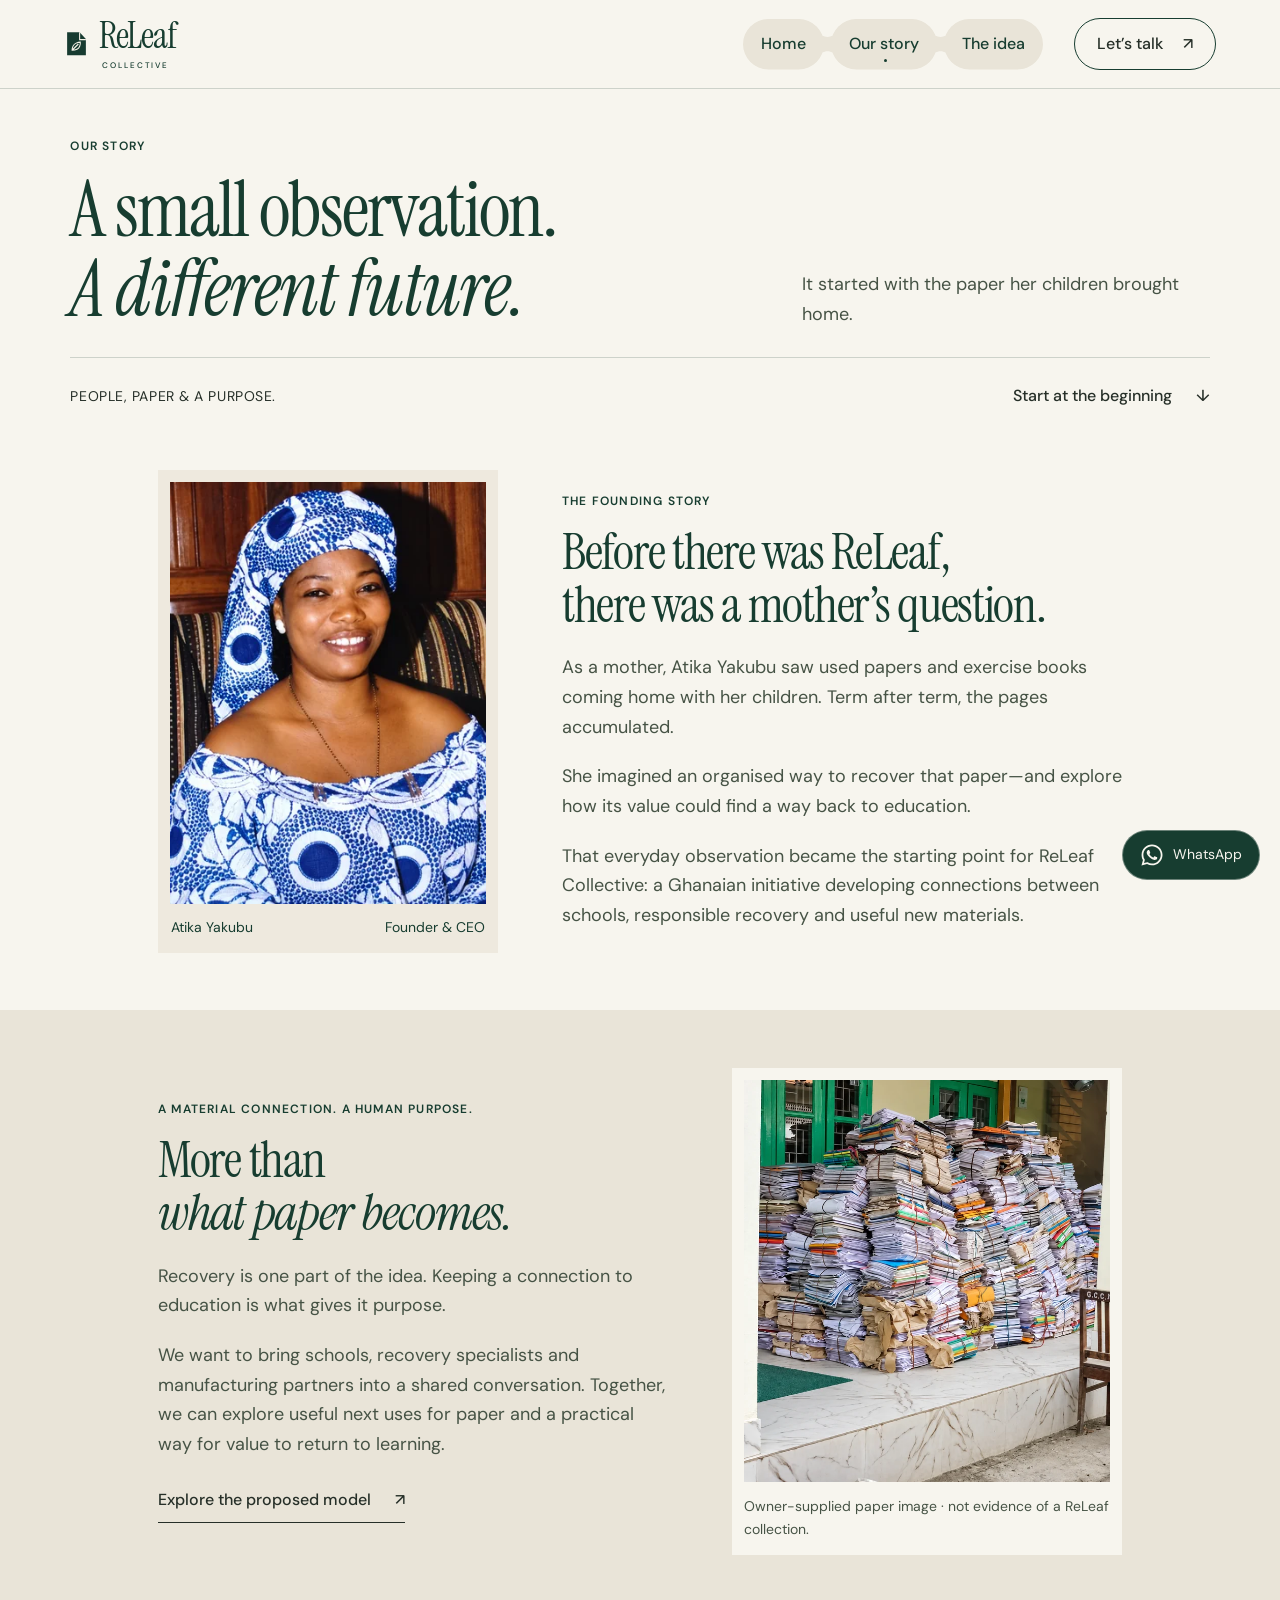
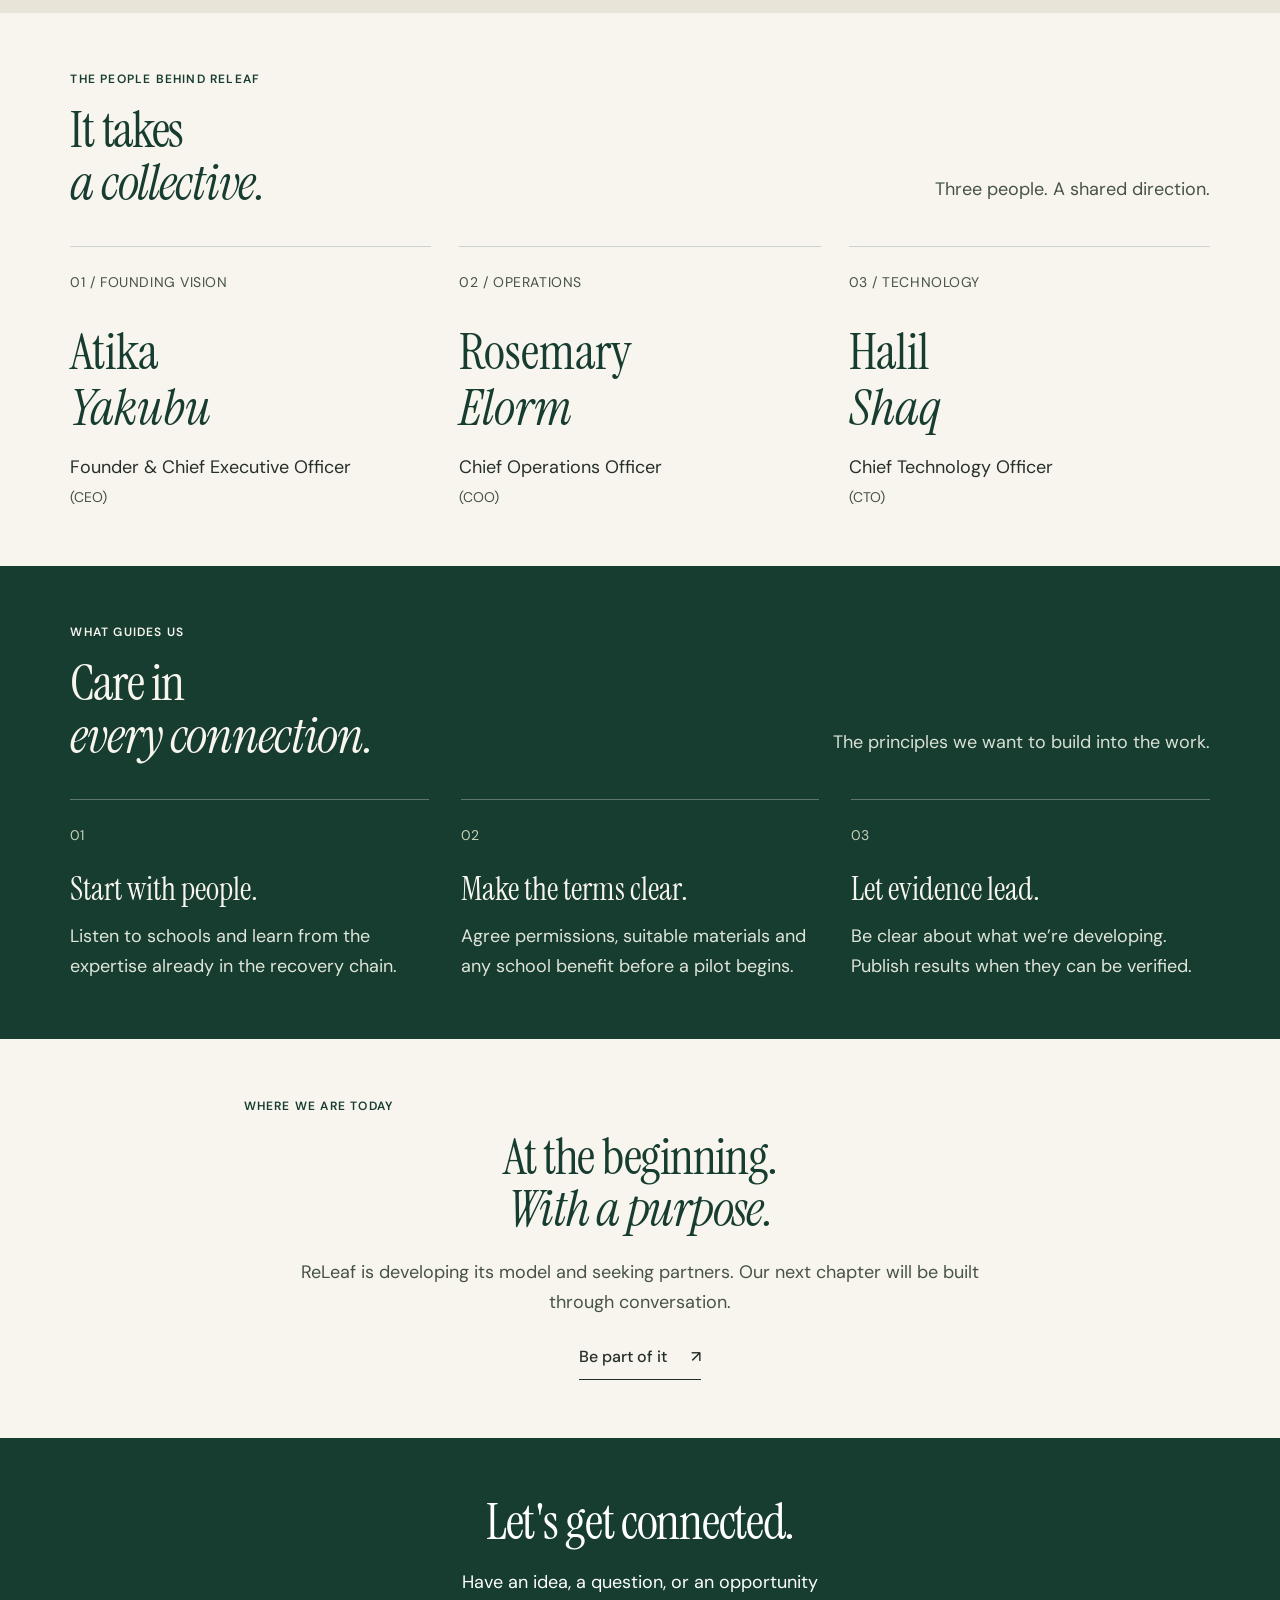
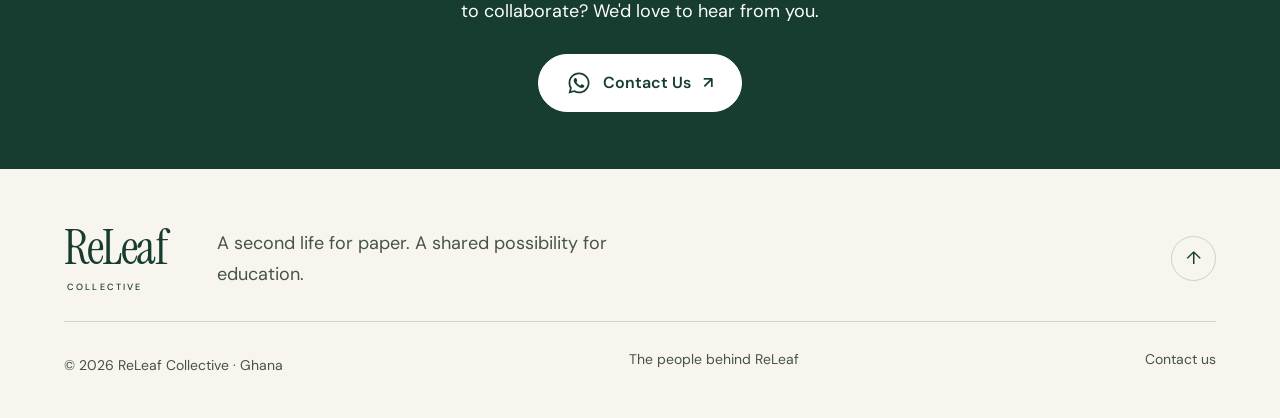
==== commit f1114db4: "Update index.html" ====
--- a/our-story/index.html
+++ b/our-story/index.html
@@ -5,7 +5,7 @@
 <nav id="site-nav" aria-label="Main navigation"><svg class="nav-membrane" aria-hidden="true" focusable="false"><path class="nav-shape"/></svg><a class="nav-pill" href="../" >Home</a><a class="nav-pill" href="../our-story/" aria-current="page">Our story</a><a class="nav-pill" href="../#model">The idea</a><a class="nav-contact" href="#conversation">Let’s talk <span aria-hidden="true">↗</span></a></nav></div></header><main id="main" tabindex="-1"><section class="story-opening section"><p class="eyebrow">OUR STORY</p><div class="story-title"><h1>A small observation.<br><em>A different future.</em></h1><p>It started with the paper her children brought home.</p></div><div class="story-opening-bottom"><span>PEOPLE, PAPER & A PURPOSE.</span><a class="text-link" href="#founder">Start at the beginning <span aria-hidden="true">↓</span></a></div></section>
 <section class="founder-section section founder-full" id="founder"><div class="founder-layout"><figure class="founder-photo"><img src="../assets/images/atika-portrait-1086.webp" srcset="../assets/images/atika-portrait-360.webp 360w, ../assets/images/atika-portrait-640.webp 640w, ../assets/images/atika-portrait-1086.webp 1086w" sizes="(max-width: 700px) 90vw, 360px" width="1086" height="1448" alt="Atika Yakubu, Founder and CEO of ReLeaf Collective" fetchpriority=high decoding="async"><figcaption><span>Atika Yakubu</span><span>Founder & CEO</span></figcaption></figure><div class="founder-copy"><p class="section-label eyebrow">THE FOUNDING STORY</p><h2>Before there was ReLeaf,<br>there was a mother’s question.</h2><p>As a mother, Atika Yakubu saw used papers and exercise books coming home with her children. Term after term, the pages accumulated.</p><p>She imagined an organised way to recover that paper—and explore how its value could find a way back to education.</p><p>That everyday observation became the starting point for ReLeaf Collective: a Ghanaian initiative developing connections between schools, responsible recovery and useful new materials.</p></div></div></section>
 <section class="story-chapters section"><div class="story-chapter-copy"><p class="eyebrow">A MATERIAL CONNECTION. A HUMAN PURPOSE.</p><h2>More than<br><em>what paper becomes.</em></h2><p>Recovery is one part of the idea. Keeping a connection to education is what gives it purpose.</p><p>We want to bring schools, recovery specialists and manufacturing partners into a shared conversation. Together, we can explore useful next uses for paper and a practical way for value to return to learning.</p><a class="text-link" href="../#model">Explore the proposed model <span aria-hidden="true">↗</span></a></div><figure class="story-material"><img src="../assets/images/bundled-paper-1086.webp" srcset="../assets/images/bundled-paper-360.webp 360w, ../assets/images/bundled-paper-720.webp 720w, ../assets/images/bundled-paper-1086.webp 1086w" sizes="(max-width: 700px) 90vw, 420px" width="1086" height="1448" alt="Bundled papers and exercise books beside a green-framed entrance" loading=lazy decoding="async"><figcaption>Owner-supplied paper image · not evidence of a ReLeaf collection.</figcaption></figure></section>
-<section class="people-section section" id="people"><div class="section-heading"><div><p class="eyebrow">THE PEOPLE BEHIND RELEAF</p><h2>It takes<br><em>a collective.</em></h2></div><p>Three people. A shared direction.</p></div><div class="leadership-grid"><article class="leader"><span class="leader-number">01 / FOUNDING VISION</span><h3>Atika <br><em>Yakubu</em></h3><p>Founder & Chief Executive Officer <span>(CEO)</span></p></article><article class="leader"><span class="leader-number">02 / OPERATIONS</span><h3>Rosemary <br><em>Elorn</em></h3><p>Chief Operations Officer <span>(COO)</span></p></article><article class="leader"><span class="leader-number">03 / TECHNOLOGY</span><h3>Halleo <br><em>Shaq</em></h3><p>Chief Technology Officer <span>(CTO)</span></p></article></div></section>
+<section class="people-section section" id="people"><div class="section-heading"><div><p class="eyebrow">THE PEOPLE BEHIND RELEAF</p><h2>It takes<br><em>a collective.</em></h2></div><p>Three people. A shared direction.</p></div><div class="leadership-grid"><article class="leader"><span class="leader-number">01 / FOUNDING VISION</span><h3>Atika <br><em>Yakubu</em></h3><p>Founder & Chief Executive Officer <span>(CEO)</span></p></article><article class="leader"><span class="leader-number">02 / OPERATIONS</span><h3>Rosemary <br><em>Elorm</em></h3><p>Chief Operations Officer <span>(COO)</span></p></article><article class="leader"><span class="leader-number">03 / TECHNOLOGY</span><h3>Halil <br><em>Shaq</em></h3><p>Chief Technology Officer <span>(CTO)</span></p></article></div></section>
 <section class="principles section"><div class="section-heading"><div><p class="eyebrow">WHAT GUIDES US</p><h2>Care in<br><em>every connection.</em></h2></div><p>The principles we want to build into the work.</p></div><div class="principle-columns"><div><span>01</span><h3>Start with people.</h3><p>Listen to schools and learn from the expertise already in the recovery chain.</p></div><div><span>02</span><h3>Make the terms clear.</h3><p>Agree permissions, suitable materials and any school benefit before a pilot begins.</p></div><div><span>03</span><h3>Let evidence lead.</h3><p>Be clear about what we’re developing. Publish results when they can be verified.</p></div></div></section>
 <section class="where-now section"><p class="eyebrow">WHERE WE ARE TODAY</p><h2>At the beginning.<br><em>With a purpose.</em></h2><p>ReLeaf is developing its model and seeking partners. Our next chapter will be built through conversation.</p><a class="text-link" href="#conversation">Be part of it <span aria-hidden="true">↗</span></a></section>
-<section class="contact-section section section-dark" id="conversation" aria-labelledby="contact-title"><div class="site-container contact-content"><h2 id="contact-title">Let's get connected.</h2><p>Have an idea, a question, or an opportunity to collaborate? We'd love to hear from you.</p><a class="button contact-button" href="https://wa.me/233555401859" target="_blank" rel="noopener noreferrer" aria-label="Contact Us on WhatsApp (opens a new tab)"><svg class="whatsapp-icon" width="24" height="24" fill="currentColor" aria-hidden="true" focusable="false" xmlns="http://www.w3.org/2000/svg" viewBox="0 0 448 512"><!--! Font Awesome Free 6.7.2 by @fontawesome - https://fontawesome.com License - https://fontawesome.com/license/free (Icons: CC BY 4.0, Fonts: SIL OFL 1.1, Code: MIT License) Copyright 2024 Fonticons, Inc. --><path d="M380.9 97.1C339 55.1 283.2 32 223.9 32c-122.4 0-222 99.6-222 222 0 39.1 10.2 77.3 29.6 111L0 480l117.7-30.9c32.4 17.7 68.9 27 106.1 27h.1c122.3 0 224.1-99.6 224.1-222 0-59.3-25.2-115-67.1-157zm-157 341.6c-33.2 0-65.7-8.9-94-25.7l-6.7-4-69.8 18.3L72 359.2l-4.4-7c-18.5-29.4-28.2-63.3-28.2-98.2 0-101.7 82.8-184.5 184.6-184.5 49.3 0 95.6 19.2 130.4 54.1 34.8 34.9 56.2 81.2 56.1 130.5 0 101.8-84.9 184.6-186.6 184.6zm101.2-138.2c-5.5-2.8-32.8-16.2-37.9-18-5.1-1.9-8.8-2.8-12.5 2.8-3.7 5.6-14.3 18-17.6 21.8-3.2 3.7-6.5 4.2-12 1.4-32.6-16.3-54-29.1-75.5-66-5.7-9.8 5.7-9.1 16.3-30.3 1.8-3.7.9-6.9-.5-9.7-1.4-2.8-12.5-30.1-17.1-41.2-4.5-10.8-9.1-9.3-12.5-9.5-3.2-.2-6.9-.2-10.6-.2-3.7 0-9.7 1.4-14.8 6.9-5.1 5.6-19.4 19-19.4 46.3 0 27.3 19.9 53.7 22.6 57.4 2.8 3.7 39.1 59.7 94.8 83.8 35.2 15.2 49 16.5 66.6 13.9 10.7-1.6 32.8-13.4 37.4-26.4 4.6-13 4.6-24.1 3.2-26.4-1.3-2.5-5-3.9-10.5-6.6z"/></svg><span>Contact Us</span><span aria-hidden="true">↗</span></a></div></section></main><footer class="site-footer"><div class="site-container"><div class="footer-top"><a class="footer-brand" href="../">ReLeaf<span>COLLECTIVE</span></a><p>A second life for paper. A shared possibility for education.</p><a href="#main" class="round-link" aria-label="Back to top">↑</a></div><div class="footer-bottom"><span>© 2026 ReLeaf Collective · Ghana</span><a href="../our-story/#people">The people behind ReLeaf</a><a href="#conversation">Contact us</a></div></div></footer><a class="floating-contact" href="https://wa.me/233555401859" target="_blank" rel="noopener noreferrer" aria-label="Talk to ReLeaf on WhatsApp (opens a new tab)"><svg class="whatsapp-icon" width="24" height="24" fill="currentColor" aria-hidden="true" focusable="false" xmlns="http://www.w3.org/2000/svg" viewBox="0 0 448 512"><!--! Font Awesome Free 6.7.2 by @fontawesome - https://fontawesome.com License - https://fontawesome.com/license/free (Icons: CC BY 4.0, Fonts: SIL OFL 1.1, Code: MIT License) Copyright 2024 Fonticons, Inc. --><path d="M380.9 97.1C339 55.1 283.2 32 223.9 32c-122.4 0-222 99.6-222 222 0 39.1 10.2 77.3 29.6 111L0 480l117.7-30.9c32.4 17.7 68.9 27 106.1 27h.1c122.3 0 224.1-99.6 224.1-222 0-59.3-25.2-115-67.1-157zm-157 341.6c-33.2 0-65.7-8.9-94-25.7l-6.7-4-69.8 18.3L72 359.2l-4.4-7c-18.5-29.4-28.2-63.3-28.2-98.2 0-101.7 82.8-184.5 184.6-184.5 49.3 0 95.6 19.2 130.4 54.1 34.8 34.9 56.2 81.2 56.1 130.5 0 101.8-84.9 184.6-186.6 184.6zm101.2-138.2c-5.5-2.8-32.8-16.2-37.9-18-5.1-1.9-8.8-2.8-12.5 2.8-3.7 5.6-14.3 18-17.6 21.8-3.2 3.7-6.5 4.2-12 1.4-32.6-16.3-54-29.1-75.5-66-5.7-9.8 5.7-9.1 16.3-30.3 1.8-3.7.9-6.9-.5-9.7-1.4-2.8-12.5-30.1-17.1-41.2-4.5-10.8-9.1-9.3-12.5-9.5-3.2-.2-6.9-.2-10.6-.2-3.7 0-9.7 1.4-14.8 6.9-5.1 5.6-19.4 19-19.4 46.3 0 27.3 19.9 53.7 22.6 57.4 2.8 3.7 39.1 59.7 94.8 83.8 35.2 15.2 49 16.5 66.6 13.9 10.7-1.6 32.8-13.4 37.4-26.4 4.6-13 4.6-24.1 3.2-26.4-1.3-2.5-5-3.9-10.5-6.6z"/></svg><span>WhatsApp</span></a></body></html>+<section class="contact-section section section-dark" id="conversation" aria-labelledby="contact-title"><div class="site-container contact-content"><h2 id="contact-title">Let's get connected.</h2><p>Have an idea, a question, or an opportunity to collaborate? We'd love to hear from you.</p><a class="button contact-button" href="https://wa.me/233555401859" target="_blank" rel="noopener noreferrer" aria-label="Contact Us on WhatsApp (opens a new tab)"><svg class="whatsapp-icon" width="24" height="24" fill="currentColor" aria-hidden="true" focusable="false" xmlns="http://www.w3.org/2000/svg" viewBox="0 0 448 512"><!--! Font Awesome Free 6.7.2 by @fontawesome - https://fontawesome.com License - https://fontawesome.com/license/free (Icons: CC BY 4.0, Fonts: SIL OFL 1.1, Code: MIT License) Copyright 2024 Fonticons, Inc. --><path d="M380.9 97.1C339 55.1 283.2 32 223.9 32c-122.4 0-222 99.6-222 222 0 39.1 10.2 77.3 29.6 111L0 480l117.7-30.9c32.4 17.7 68.9 27 106.1 27h.1c122.3 0 224.1-99.6 224.1-222 0-59.3-25.2-115-67.1-157zm-157 341.6c-33.2 0-65.7-8.9-94-25.7l-6.7-4-69.8 18.3L72 359.2l-4.4-7c-18.5-29.4-28.2-63.3-28.2-98.2 0-101.7 82.8-184.5 184.6-184.5 49.3 0 95.6 19.2 130.4 54.1 34.8 34.9 56.2 81.2 56.1 130.5 0 101.8-84.9 184.6-186.6 184.6zm101.2-138.2c-5.5-2.8-32.8-16.2-37.9-18-5.1-1.9-8.8-2.8-12.5 2.8-3.7 5.6-14.3 18-17.6 21.8-3.2 3.7-6.5 4.2-12 1.4-32.6-16.3-54-29.1-75.5-66-5.7-9.8 5.7-9.1 16.3-30.3 1.8-3.7.9-6.9-.5-9.7-1.4-2.8-12.5-30.1-17.1-41.2-4.5-10.8-9.1-9.3-12.5-9.5-3.2-.2-6.9-.2-10.6-.2-3.7 0-9.7 1.4-14.8 6.9-5.1 5.6-19.4 19-19.4 46.3 0 27.3 19.9 53.7 22.6 57.4 2.8 3.7 39.1 59.7 94.8 83.8 35.2 15.2 49 16.5 66.6 13.9 10.7-1.6 32.8-13.4 37.4-26.4 4.6-13 4.6-24.1 3.2-26.4-1.3-2.5-5-3.9-10.5-6.6z"/></svg><span>Contact Us</span><span aria-hidden="true">↗</span></a></div></section></main><footer class="site-footer"><div class="site-container"><div class="footer-top"><a class="footer-brand" href="../">ReLeaf<span>COLLECTIVE</span></a><p>A second life for paper. A shared possibility for education.</p><a href="#main" class="round-link" aria-label="Back to top">↑</a></div><div class="footer-bottom"><span>© 2026 ReLeaf Collective · Ghana</span><a href="../our-story/#people">The people behind ReLeaf</a><a href="#conversation">Contact us</a></div></div></footer><a class="floating-contact" href="https://wa.me/233555401859" target="_blank" rel="noopener noreferrer" aria-label="Talk to ReLeaf on WhatsApp (opens a new tab)"><svg class="whatsapp-icon" width="24" height="24" fill="currentColor" aria-hidden="true" focusable="false" xmlns="http://www.w3.org/2000/svg" viewBox="0 0 448 512"><!--! Font Awesome Free 6.7.2 by @fontawesome - https://fontawesome.com License - https://fontawesome.com/license/free (Icons: CC BY 4.0, Fonts: SIL OFL 1.1, Code: MIT License) Copyright 2024 Fonticons, Inc. --><path d="M380.9 97.1C339 55.1 283.2 32 223.9 32c-122.4 0-222 99.6-222 222 0 39.1 10.2 77.3 29.6 111L0 480l117.7-30.9c32.4 17.7 68.9 27 106.1 27h.1c122.3 0 224.1-99.6 224.1-222 0-59.3-25.2-115-67.1-157zm-157 341.6c-33.2 0-65.7-8.9-94-25.7l-6.7-4-69.8 18.3L72 359.2l-4.4-7c-18.5-29.4-28.2-63.3-28.2-98.2 0-101.7 82.8-184.5 184.6-184.5 49.3 0 95.6 19.2 130.4 54.1 34.8 34.9 56.2 81.2 56.1 130.5 0 101.8-84.9 184.6-186.6 184.6zm101.2-138.2c-5.5-2.8-32.8-16.2-37.9-18-5.1-1.9-8.8-2.8-12.5 2.8-3.7 5.6-14.3 18-17.6 21.8-3.2 3.7-6.5 4.2-12 1.4-32.6-16.3-54-29.1-75.5-66-5.7-9.8 5.7-9.1 16.3-30.3 1.8-3.7.9-6.9-.5-9.7-1.4-2.8-12.5-30.1-17.1-41.2-4.5-10.8-9.1-9.3-12.5-9.5-3.2-.2-6.9-.2-10.6-.2-3.7 0-9.7 1.4-14.8 6.9-5.1 5.6-19.4 19-19.4 46.3 0 27.3 19.9 53.7 22.6 57.4 2.8 3.7 39.1 59.7 94.8 83.8 35.2 15.2 49 16.5 66.6 13.9 10.7-1.6 32.8-13.4 37.4-26.4 4.6-13 4.6-24.1 3.2-26.4-1.3-2.5-5-3.9-10.5-6.6z"/></svg><span>WhatsApp</span></a></body></html>
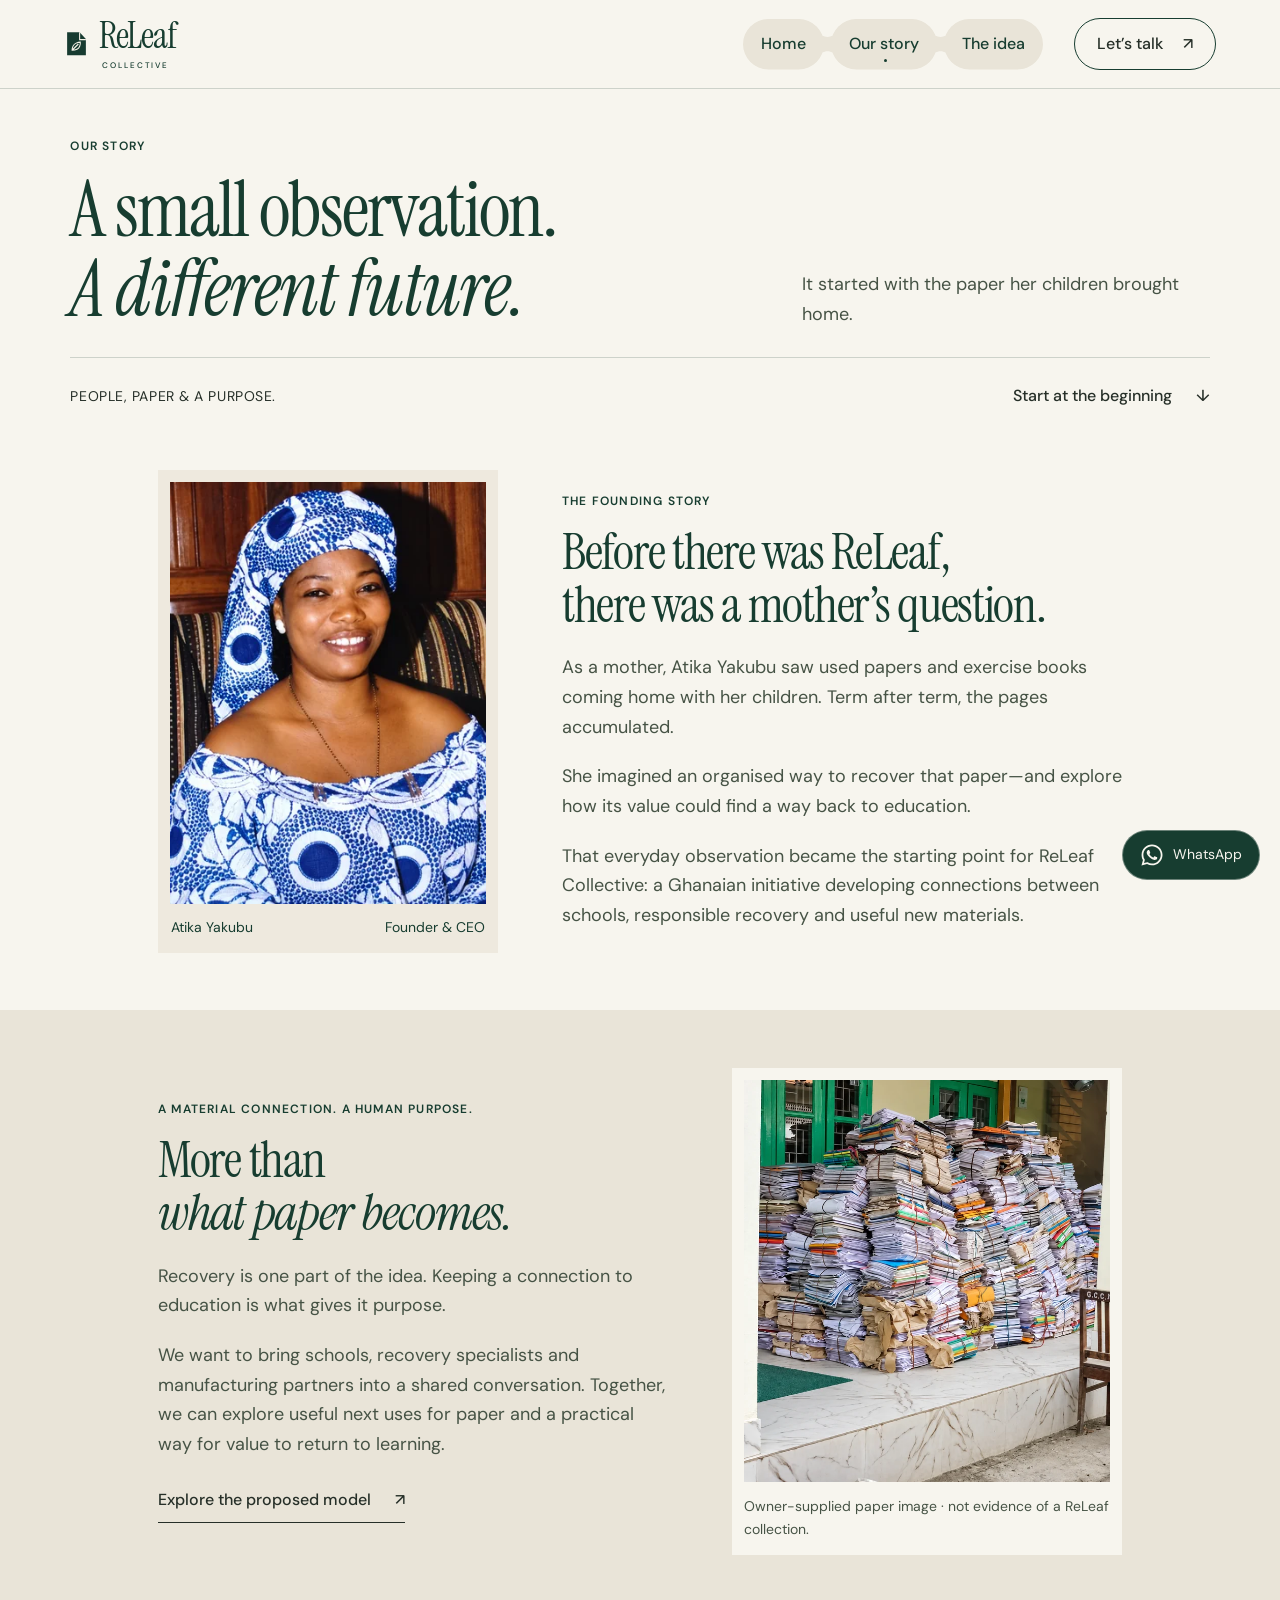
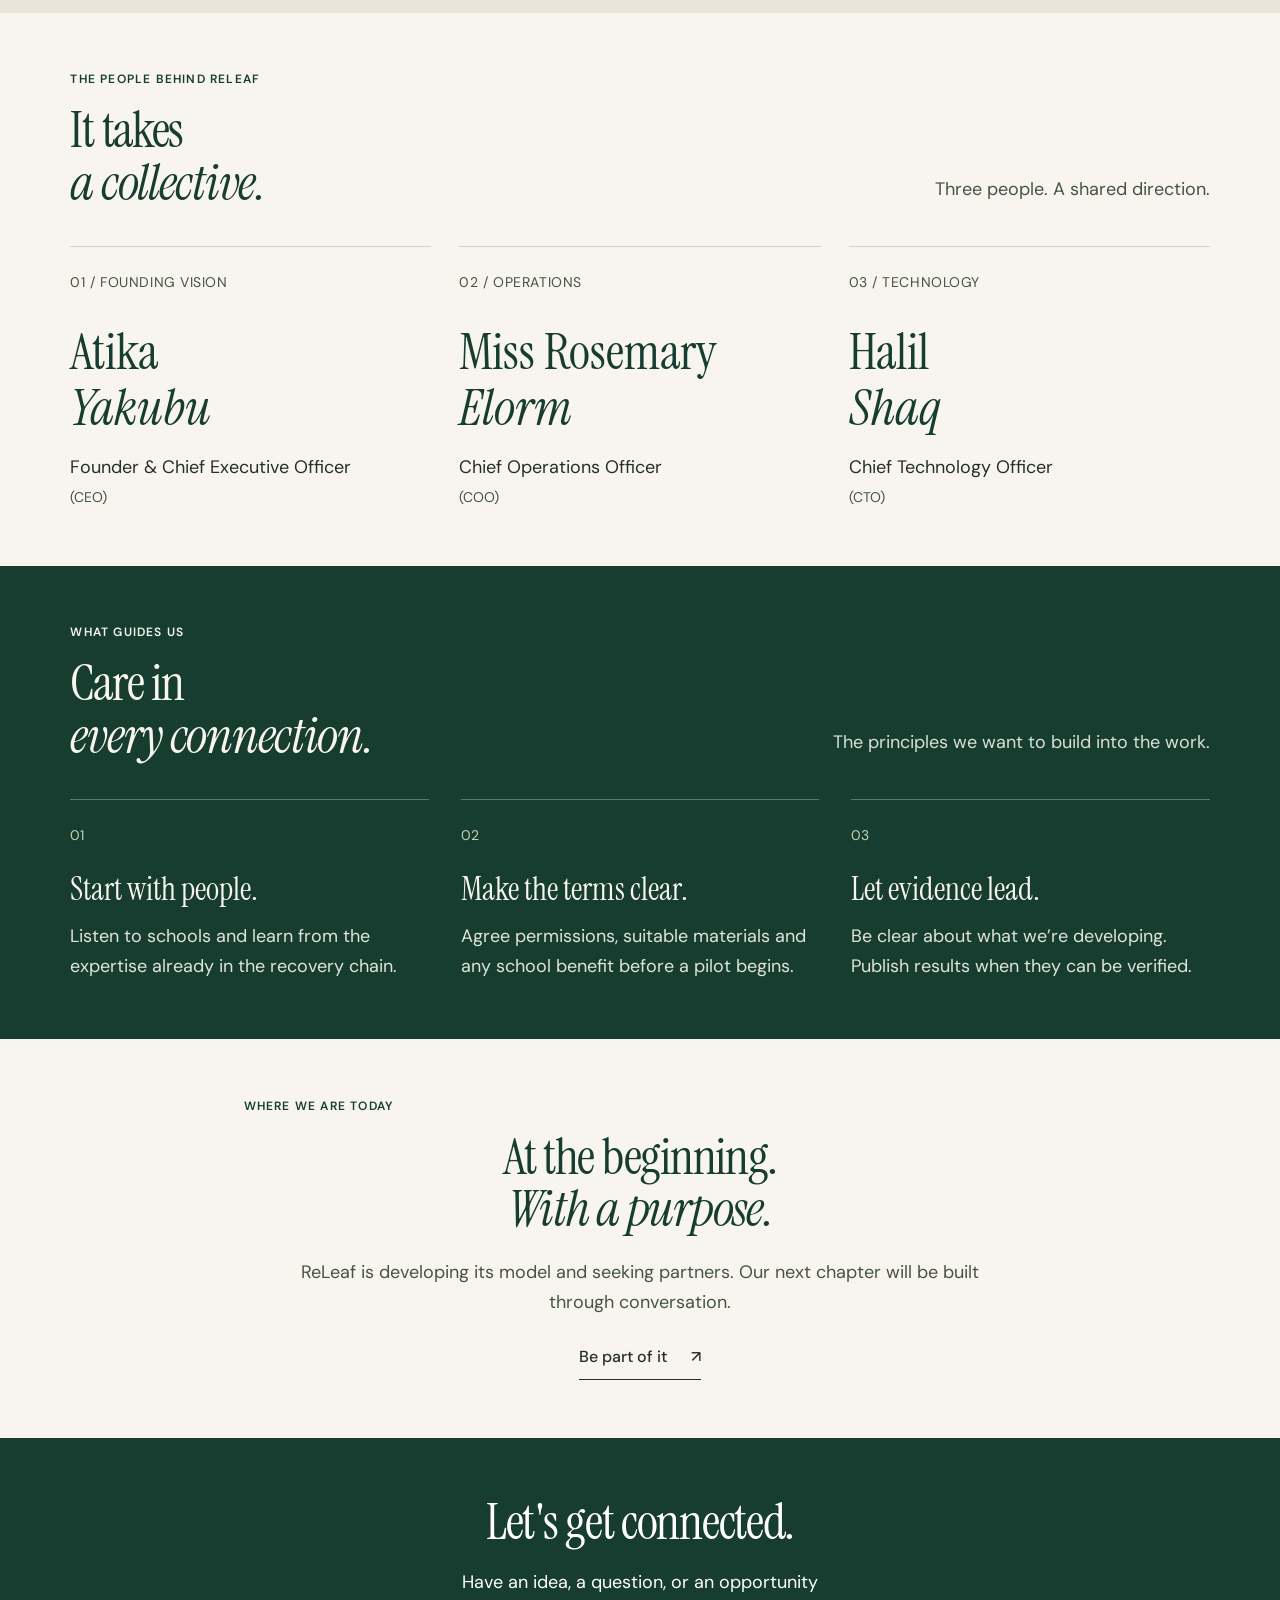
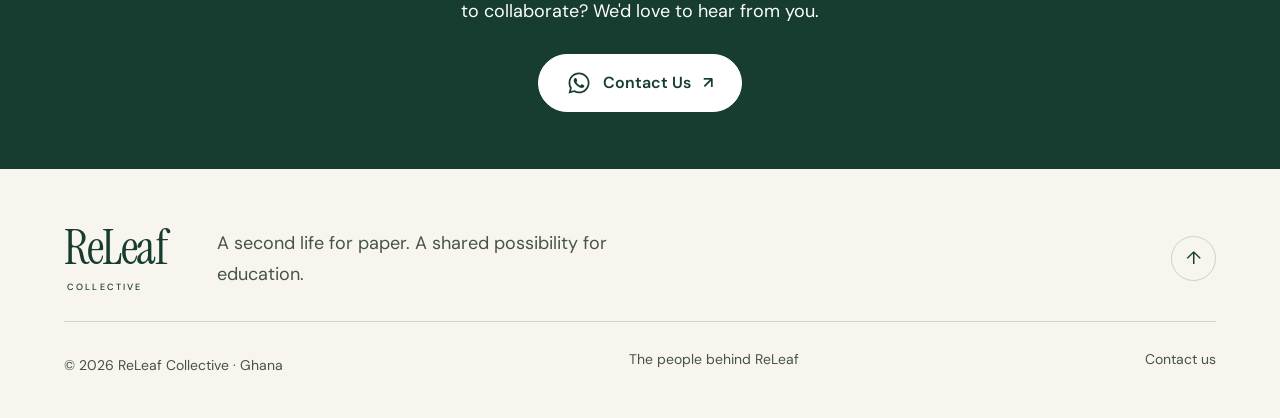
==== commit b8c34927: "Update index.html" ====
--- a/our-story/index.html
+++ b/our-story/index.html
@@ -5,7 +5,7 @@
 <nav id="site-nav" aria-label="Main navigation"><svg class="nav-membrane" aria-hidden="true" focusable="false"><path class="nav-shape"/></svg><a class="nav-pill" href="../" >Home</a><a class="nav-pill" href="../our-story/" aria-current="page">Our story</a><a class="nav-pill" href="../#model">The idea</a><a class="nav-contact" href="#conversation">Let’s talk <span aria-hidden="true">↗</span></a></nav></div></header><main id="main" tabindex="-1"><section class="story-opening section"><p class="eyebrow">OUR STORY</p><div class="story-title"><h1>A small observation.<br><em>A different future.</em></h1><p>It started with the paper her children brought home.</p></div><div class="story-opening-bottom"><span>PEOPLE, PAPER & A PURPOSE.</span><a class="text-link" href="#founder">Start at the beginning <span aria-hidden="true">↓</span></a></div></section>
 <section class="founder-section section founder-full" id="founder"><div class="founder-layout"><figure class="founder-photo"><img src="../assets/images/atika-portrait-1086.webp" srcset="../assets/images/atika-portrait-360.webp 360w, ../assets/images/atika-portrait-640.webp 640w, ../assets/images/atika-portrait-1086.webp 1086w" sizes="(max-width: 700px) 90vw, 360px" width="1086" height="1448" alt="Atika Yakubu, Founder and CEO of ReLeaf Collective" fetchpriority=high decoding="async"><figcaption><span>Atika Yakubu</span><span>Founder & CEO</span></figcaption></figure><div class="founder-copy"><p class="section-label eyebrow">THE FOUNDING STORY</p><h2>Before there was ReLeaf,<br>there was a mother’s question.</h2><p>As a mother, Atika Yakubu saw used papers and exercise books coming home with her children. Term after term, the pages accumulated.</p><p>She imagined an organised way to recover that paper—and explore how its value could find a way back to education.</p><p>That everyday observation became the starting point for ReLeaf Collective: a Ghanaian initiative developing connections between schools, responsible recovery and useful new materials.</p></div></div></section>
 <section class="story-chapters section"><div class="story-chapter-copy"><p class="eyebrow">A MATERIAL CONNECTION. A HUMAN PURPOSE.</p><h2>More than<br><em>what paper becomes.</em></h2><p>Recovery is one part of the idea. Keeping a connection to education is what gives it purpose.</p><p>We want to bring schools, recovery specialists and manufacturing partners into a shared conversation. Together, we can explore useful next uses for paper and a practical way for value to return to learning.</p><a class="text-link" href="../#model">Explore the proposed model <span aria-hidden="true">↗</span></a></div><figure class="story-material"><img src="../assets/images/bundled-paper-1086.webp" srcset="../assets/images/bundled-paper-360.webp 360w, ../assets/images/bundled-paper-720.webp 720w, ../assets/images/bundled-paper-1086.webp 1086w" sizes="(max-width: 700px) 90vw, 420px" width="1086" height="1448" alt="Bundled papers and exercise books beside a green-framed entrance" loading=lazy decoding="async"><figcaption>Owner-supplied paper image · not evidence of a ReLeaf collection.</figcaption></figure></section>
-<section class="people-section section" id="people"><div class="section-heading"><div><p class="eyebrow">THE PEOPLE BEHIND RELEAF</p><h2>It takes<br><em>a collective.</em></h2></div><p>Three people. A shared direction.</p></div><div class="leadership-grid"><article class="leader"><span class="leader-number">01 / FOUNDING VISION</span><h3>Atika <br><em>Yakubu</em></h3><p>Founder & Chief Executive Officer <span>(CEO)</span></p></article><article class="leader"><span class="leader-number">02 / OPERATIONS</span><h3>Rosemary <br><em>Elorm</em></h3><p>Chief Operations Officer <span>(COO)</span></p></article><article class="leader"><span class="leader-number">03 / TECHNOLOGY</span><h3>Halil <br><em>Shaq</em></h3><p>Chief Technology Officer <span>(CTO)</span></p></article></div></section>
+<section class="people-section section" id="people"><div class="section-heading"><div><p class="eyebrow">THE PEOPLE BEHIND RELEAF</p><h2>It takes<br><em>a collective.</em></h2></div><p>Three people. A shared direction.</p></div><div class="leadership-grid"><article class="leader"><span class="leader-number">01 / FOUNDING VISION</span><h3>Atika <br><em>Yakubu</em></h3><p>Founder & Chief Executive Officer <span>(CEO)</span></p></article><article class="leader"><span class="leader-number">02 / OPERATIONS</span><h3>Miss Rosemary <br><em>Elorm</em></h3><p>Chief Operations Officer <span>(COO)</span></p></article><article class="leader"><span class="leader-number">03 / TECHNOLOGY</span><h3>Halil <br><em>Shaq</em></h3><p>Chief Technology Officer <span>(CTO)</span></p></article></div></section>
 <section class="principles section"><div class="section-heading"><div><p class="eyebrow">WHAT GUIDES US</p><h2>Care in<br><em>every connection.</em></h2></div><p>The principles we want to build into the work.</p></div><div class="principle-columns"><div><span>01</span><h3>Start with people.</h3><p>Listen to schools and learn from the expertise already in the recovery chain.</p></div><div><span>02</span><h3>Make the terms clear.</h3><p>Agree permissions, suitable materials and any school benefit before a pilot begins.</p></div><div><span>03</span><h3>Let evidence lead.</h3><p>Be clear about what we’re developing. Publish results when they can be verified.</p></div></div></section>
 <section class="where-now section"><p class="eyebrow">WHERE WE ARE TODAY</p><h2>At the beginning.<br><em>With a purpose.</em></h2><p>ReLeaf is developing its model and seeking partners. Our next chapter will be built through conversation.</p><a class="text-link" href="#conversation">Be part of it <span aria-hidden="true">↗</span></a></section>
 <section class="contact-section section section-dark" id="conversation" aria-labelledby="contact-title"><div class="site-container contact-content"><h2 id="contact-title">Let's get connected.</h2><p>Have an idea, a question, or an opportunity to collaborate? We'd love to hear from you.</p><a class="button contact-button" href="https://wa.me/233555401859" target="_blank" rel="noopener noreferrer" aria-label="Contact Us on WhatsApp (opens a new tab)"><svg class="whatsapp-icon" width="24" height="24" fill="currentColor" aria-hidden="true" focusable="false" xmlns="http://www.w3.org/2000/svg" viewBox="0 0 448 512"><!--! Font Awesome Free 6.7.2 by @fontawesome - https://fontawesome.com License - https://fontawesome.com/license/free (Icons: CC BY 4.0, Fonts: SIL OFL 1.1, Code: MIT License) Copyright 2024 Fonticons, Inc. --><path d="M380.9 97.1C339 55.1 283.2 32 223.9 32c-122.4 0-222 99.6-222 222 0 39.1 10.2 77.3 29.6 111L0 480l117.7-30.9c32.4 17.7 68.9 27 106.1 27h.1c122.3 0 224.1-99.6 224.1-222 0-59.3-25.2-115-67.1-157zm-157 341.6c-33.2 0-65.7-8.9-94-25.7l-6.7-4-69.8 18.3L72 359.2l-4.4-7c-18.5-29.4-28.2-63.3-28.2-98.2 0-101.7 82.8-184.5 184.6-184.5 49.3 0 95.6 19.2 130.4 54.1 34.8 34.9 56.2 81.2 56.1 130.5 0 101.8-84.9 184.6-186.6 184.6zm101.2-138.2c-5.5-2.8-32.8-16.2-37.9-18-5.1-1.9-8.8-2.8-12.5 2.8-3.7 5.6-14.3 18-17.6 21.8-3.2 3.7-6.5 4.2-12 1.4-32.6-16.3-54-29.1-75.5-66-5.7-9.8 5.7-9.1 16.3-30.3 1.8-3.7.9-6.9-.5-9.7-1.4-2.8-12.5-30.1-17.1-41.2-4.5-10.8-9.1-9.3-12.5-9.5-3.2-.2-6.9-.2-10.6-.2-3.7 0-9.7 1.4-14.8 6.9-5.1 5.6-19.4 19-19.4 46.3 0 27.3 19.9 53.7 22.6 57.4 2.8 3.7 39.1 59.7 94.8 83.8 35.2 15.2 49 16.5 66.6 13.9 10.7-1.6 32.8-13.4 37.4-26.4 4.6-13 4.6-24.1 3.2-26.4-1.3-2.5-5-3.9-10.5-6.6z"/></svg><span>Contact Us</span><span aria-hidden="true">↗</span></a></div></section></main><footer class="site-footer"><div class="site-container"><div class="footer-top"><a class="footer-brand" href="../">ReLeaf<span>COLLECTIVE</span></a><p>A second life for paper. A shared possibility for education.</p><a href="#main" class="round-link" aria-label="Back to top">↑</a></div><div class="footer-bottom"><span>© 2026 ReLeaf Collective · Ghana</span><a href="../our-story/#people">The people behind ReLeaf</a><a href="#conversation">Contact us</a></div></div></footer><a class="floating-contact" href="https://wa.me/233555401859" target="_blank" rel="noopener noreferrer" aria-label="Talk to ReLeaf on WhatsApp (opens a new tab)"><svg class="whatsapp-icon" width="24" height="24" fill="currentColor" aria-hidden="true" focusable="false" xmlns="http://www.w3.org/2000/svg" viewBox="0 0 448 512"><!--! Font Awesome Free 6.7.2 by @fontawesome - https://fontawesome.com License - https://fontawesome.com/license/free (Icons: CC BY 4.0, Fonts: SIL OFL 1.1, Code: MIT License) Copyright 2024 Fonticons, Inc. --><path d="M380.9 97.1C339 55.1 283.2 32 223.9 32c-122.4 0-222 99.6-222 222 0 39.1 10.2 77.3 29.6 111L0 480l117.7-30.9c32.4 17.7 68.9 27 106.1 27h.1c122.3 0 224.1-99.6 224.1-222 0-59.3-25.2-115-67.1-157zm-157 341.6c-33.2 0-65.7-8.9-94-25.7l-6.7-4-69.8 18.3L72 359.2l-4.4-7c-18.5-29.4-28.2-63.3-28.2-98.2 0-101.7 82.8-184.5 184.6-184.5 49.3 0 95.6 19.2 130.4 54.1 34.8 34.9 56.2 81.2 56.1 130.5 0 101.8-84.9 184.6-186.6 184.6zm101.2-138.2c-5.5-2.8-32.8-16.2-37.9-18-5.1-1.9-8.8-2.8-12.5 2.8-3.7 5.6-14.3 18-17.6 21.8-3.2 3.7-6.5 4.2-12 1.4-32.6-16.3-54-29.1-75.5-66-5.7-9.8 5.7-9.1 16.3-30.3 1.8-3.7.9-6.9-.5-9.7-1.4-2.8-12.5-30.1-17.1-41.2-4.5-10.8-9.1-9.3-12.5-9.5-3.2-.2-6.9-.2-10.6-.2-3.7 0-9.7 1.4-14.8 6.9-5.1 5.6-19.4 19-19.4 46.3 0 27.3 19.9 53.7 22.6 57.4 2.8 3.7 39.1 59.7 94.8 83.8 35.2 15.2 49 16.5 66.6 13.9 10.7-1.6 32.8-13.4 37.4-26.4 4.6-13 4.6-24.1 3.2-26.4-1.3-2.5-5-3.9-10.5-6.6z"/></svg><span>WhatsApp</span></a></body></html>
